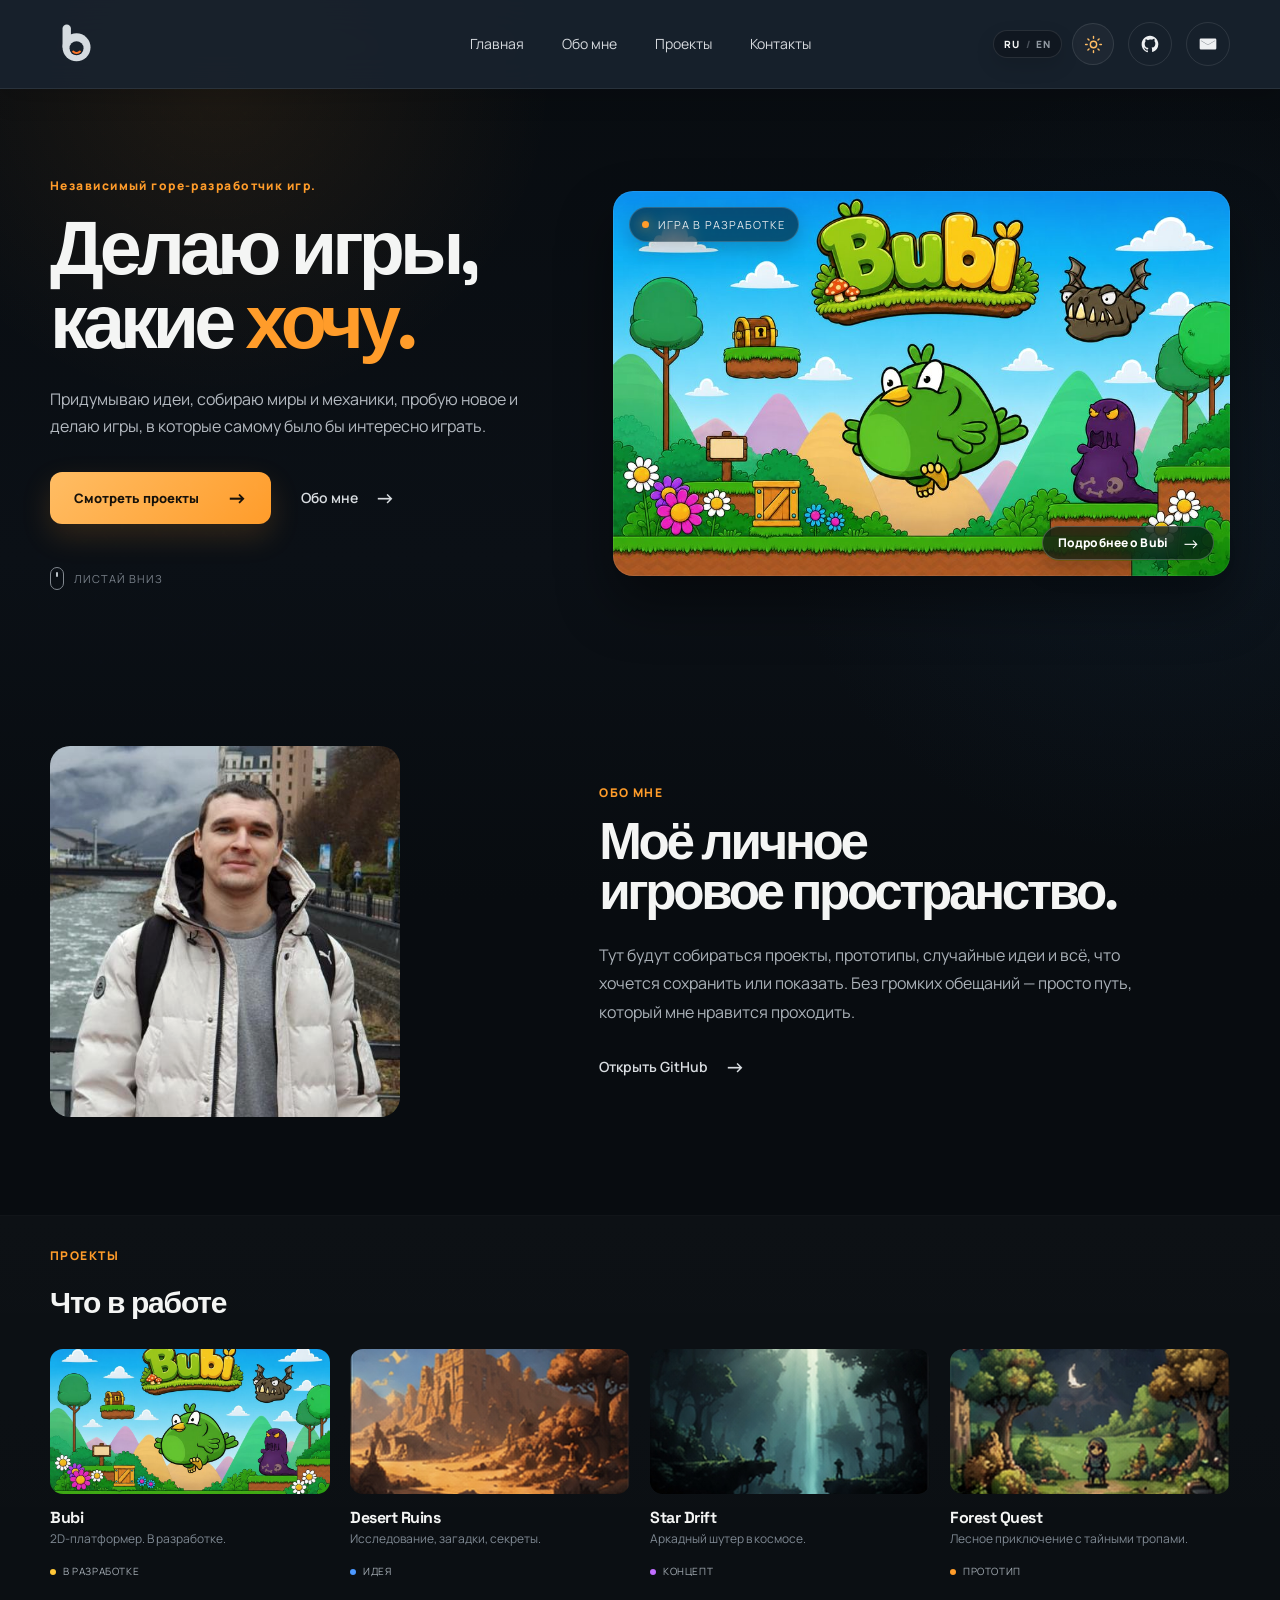
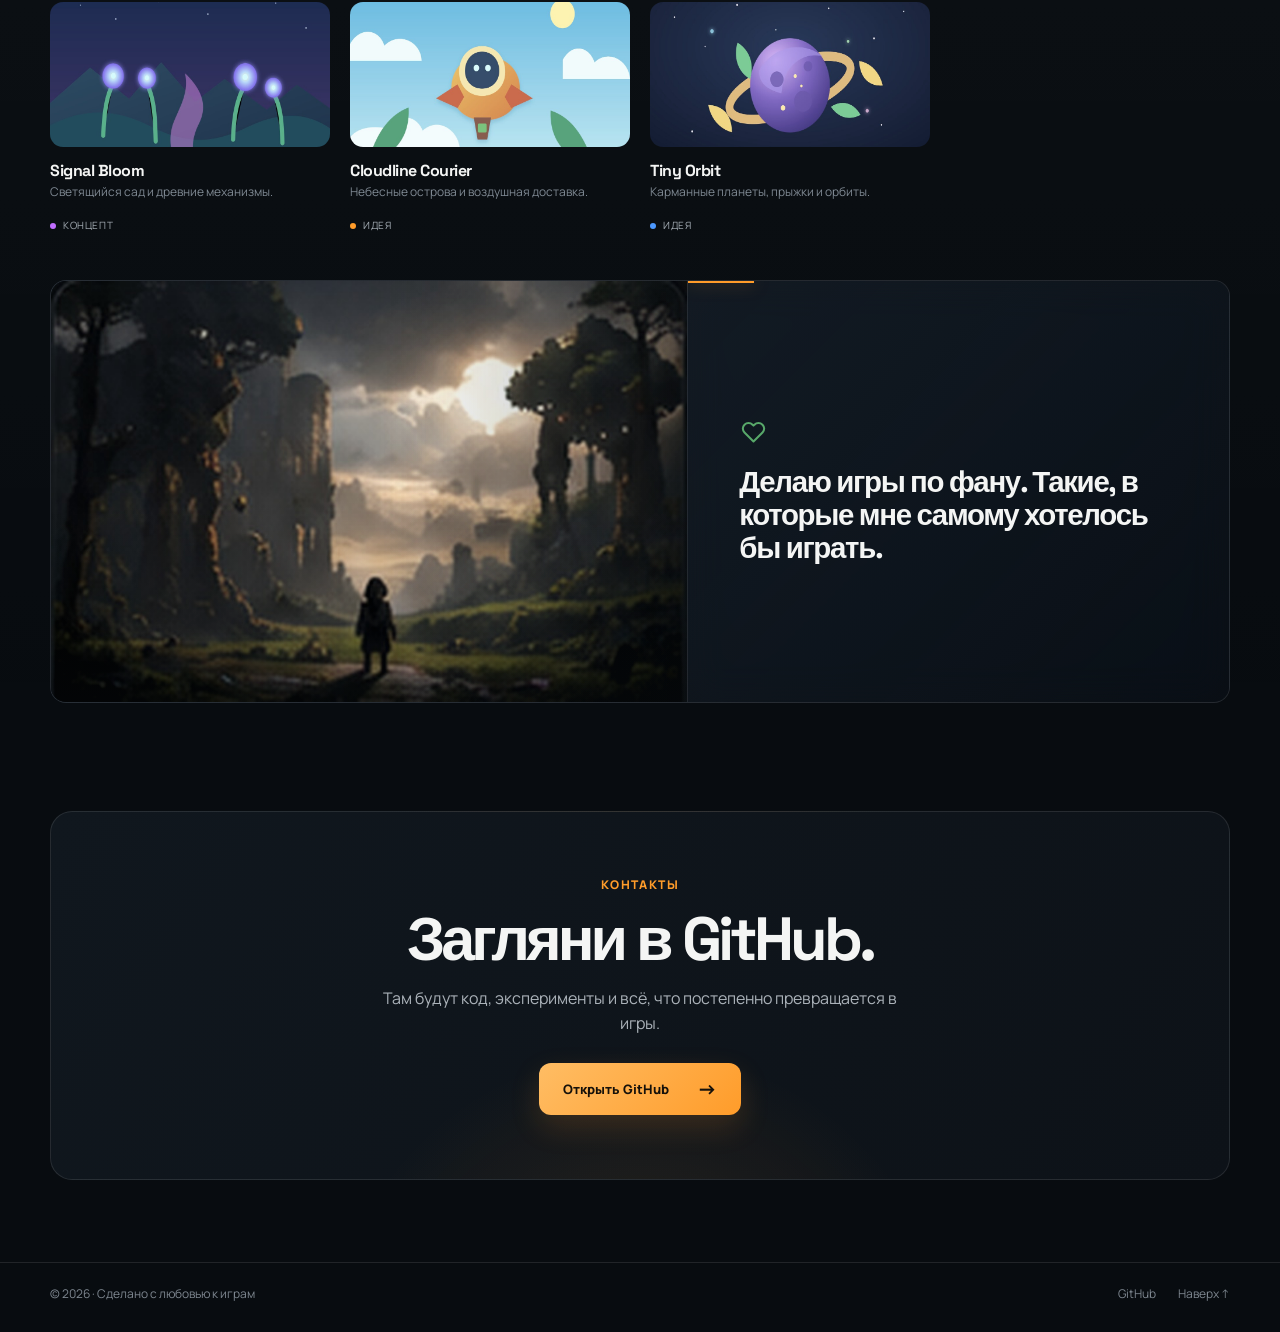
==== index.html @ 884b7d94 "style: soften dark theme logo color" ====
<!doctype html>
<html lang="ru">
<head>
  <meta charset="utf-8">
  <meta name="viewport" content="width=device-width, initial-scale=1">
  <meta name="description" content="Личная страница независимого разработчика игр: Bubi, прототипы и игровые миры.">
  <meta name="color-scheme" content="light dark">
  <meta name="theme-color" content="#101820">
  <link rel="canonical" href="https://booogz.su/">
  <link rel="alternate" hreflang="ru" href="https://booogz.su/">
  <link rel="alternate" hreflang="en" href="https://booogz.su/en.html">
  <link rel="alternate" hreflang="x-default" href="https://booogz.su/">

  <meta property="og:type" content="website">
  <meta property="og:site_name" content="booogz">
  <meta property="og:locale" content="ru_RU">
  <meta property="og:locale:alternate" content="en_US">
  <meta property="og:title" content="bOOOgz — делаю игры, какие хочу">
  <meta property="og:description" content="Личная страница независимого разработчика игр: Bubi, прототипы и игровые миры.">
  <meta property="og:url" content="https://booogz.su/">
  <meta property="og:image" content="https://booogz.su/assets/social/site-og.jpg">
  <meta property="og:image:width" content="1200">
  <meta property="og:image:height" content="630">
  <meta property="og:image:alt" content="bOOOgz — личный сайт независимого разработчика игр">

  <meta name="twitter:card" content="summary_large_image">
  <meta name="twitter:title" content="bOOOgz — делаю игры, какие хочу">
  <meta name="twitter:description" content="Личная страница независимого разработчика игр: Bubi, прототипы и игровые миры.">
  <meta name="twitter:image" content="https://booogz.su/assets/social/site-og.jpg">
  <meta name="twitter:image:alt" content="booogz — личный сайт независимого разработчика игр">
  <title>Тимка пипимка — делаю игры, какие хочу</title>

  <link rel="icon" href="assets/brand/favicon.svg" type="image/svg+xml">
  <link rel="preconnect" href="https://fonts.googleapis.com">
  <link rel="preconnect" href="https://fonts.gstatic.com" crossorigin>
  <link rel="stylesheet" href="https://fonts.googleapis.com/css2?family=Manrope:wght@400;500;600;700;800&family=Space+Grotesk:wght@400;500;600;700&display=swap">
  <link rel="stylesheet" href="css/style.css?v=7">
  <link rel="stylesheet" href="css/theme.css?v=7">
  <link rel="stylesheet" href="css/bubi.css?v=1">
  <link rel="stylesheet" href="css/language.css?v=3">
  <link rel="stylesheet" href="css/project-modal.css?v=2">
  <link rel="stylesheet" href="css/hero-art-cta.css?v=1">
  <script>
    try { if (localStorage.getItem("site-theme") === "light") { document.documentElement.classList.add("theme-light"); document.documentElement.style.colorScheme = "light"; } } catch {}
  </script>
</head>
<body>
  <div class="noise" aria-hidden="true"></div>
  <div class="progress" aria-hidden="true"><span></span></div>
  <header class="site-header">
    <div class="container header-inner">
      <a class="brand" href="#top" aria-label="На главную"><img class="brand-logo brand-logo--dark" src="assets/brand/logo-b.svg" alt="Тимур"><img class="brand-logo brand-logo--light" src="assets/brand/logo-b-light.svg" alt="" aria-hidden="true"></a>
      <button class="menu-toggle" type="button" aria-label="Открыть меню" aria-expanded="false"><span></span><span></span></button>
      <nav class="main-nav" aria-label="Основная навигация">
        <a href="index.html#top">Главная</a>
        <a href="index.html#about">Обо мне</a>
        <a href="index.html#projects">Проекты</a>
        <a href="index.html#contact">Контакты</a>
      </nav>
      <nav class="language-switcher" aria-label="Выбор языка">
        <a href="index.html" lang="ru" hreflang="ru" aria-current="page">RU</a>
        <span class="language-switcher__divider" aria-hidden="true">/</span>
        <a href="en.html" lang="en" hreflang="en">EN</a>
      </nav>
      <button class="theme-toggle" type="button" aria-label="Включить светлую тему" aria-pressed="false" title="Светлая тема"><svg class="theme-icon theme-icon-sun" viewBox="0 0 24 24" aria-hidden="true"><circle cx="12" cy="12" r="4"></circle><path d="M12 2v2M12 20v2M4.93 4.93l1.41 1.41M17.66 17.66l1.41 1.41M2 12h2M20 12h2M4.93 19.07l1.41-1.41M17.66 6.34l1.41-1.41"></path></svg><svg class="theme-icon theme-icon-moon" viewBox="0 0 24 24" aria-hidden="true"><path d="M20.1 15.2A8.5 8.5 0 0 1 8.8 3.9 8.5 8.5 0 1 0 20.1 15.2Z"></path></svg></button>
      <div class="header-links">
        <a href="https://github.com/tkachikaev" target="_blank" rel="noreferrer" aria-label="GitHub" title="GitHub"><svg viewBox="0 0 24 24" aria-hidden="true"><path d="M12 2C6.48 2 2 6.58 2 12.23c0 4.5 2.87 8.3 6.84 9.65.5.1.68-.22.68-.49v-1.72c-2.78.62-3.37-1.2-3.37-1.2-.46-1.18-1.11-1.49-1.11-1.49-.91-.64.07-.63.07-.63 1 .08 1.53 1.06 1.53 1.06.9 1.56 2.36 1.11 2.93.85.09-.67.35-1.12.64-1.38-2.22-.26-4.56-1.14-4.56-5.05 0-1.12.39-2.03 1.03-2.75-.1-.26-.45-1.31.1-2.72 0 0 .85-.28 2.76 1.05A9.2 9.2 0 0 1 12 6.55c.85 0 1.7.12 2.5.34 1.91-1.33 2.75-1.05 2.75-1.05.56 1.41.21 2.46.11 2.72.64.72 1.03 1.63 1.03 2.75 0 3.92-2.35 4.78-4.58 5.04.36.32.68.93.68 1.88v2.79c0 .27.18.59.69.49A10.24 10.24 0 0 0 22 12.23C22 6.58 17.52 2 12 2Z"/></svg></a>
        <a href="mailto:tkachikaev@gmail.com" aria-label="Написать письмо" title="Email"><svg viewBox="0 0 24 24" aria-hidden="true"><path d="M3.5 5.5h17A1.5 1.5 0 0 1 22 7v10a1.5 1.5 0 0 1-1.5 1.5h-17A1.5 1.5 0 0 1 2 17V7a1.5 1.5 0 0 1 1.5-1.5Zm0 2.2v.25l8.5 5.3 8.5-5.3V7.7L12 13 3.5 7.7Z"/></svg></a>
      </div>
    </div>
  </header>
  <main>
    <section class="hero" id="top"><div class="container hero-grid"><div class="hero-copy reveal"><p class="eyebrow">Независимый горе-разработчик игр.</p><h1>Делаю игры,<br>какие <em>хочу.</em></h1><p class="intro">Придумываю идеи, собираю миры и механики, пробую новое и делаю игры, в которые самому было бы интересно играть.</p><div class="hero-actions"><a class="button button-main" href="#projects">Смотреть проекты <span>→</span></a><a class="text-link" href="#about">Обо мне <span>→</span></a></div><p class="scroll-hint"><span class="mouse"></span>Листай вниз</p></div><figure class="hero-art reveal delay-1"><img src="assets/projects/bubi/cover.jpg" alt="Игровой лесной мир" fetchpriority="high" decoding="async"><figcaption><i></i>Игра в разработке</figcaption>
          <a class="hero-art-cta" href="bubi.html"><span>Подробнее о Bubi</span><b aria-hidden="true">→</b></a></figure></div></section>
    <section class="about-section" id="about"><div class="container about-grid"><div class="about-image reveal"><img src="assets/site/avatar.png" alt="Фото автора сайта" loading="lazy" decoding="async"></div><div class="about-copy reveal delay-1"><p class="eyebrow">ОБО МНЕ</p><h2>Моё личное<br>игровое пространство.</h2><p>Тут будут собираться проекты, прототипы, случайные идеи и всё, что хочется сохранить или показать. Без громких обещаний — просто путь, который мне нравится проходить.</p><a class="text-link" href="https://github.com/tkachikaev" target="_blank" rel="noreferrer">Открыть GitHub <span>→</span></a></div></div></section>
    <section class="projects-section" id="projects"><div class="container"><div class="section-heading reveal"><div><p class="eyebrow">ПРОЕКТЫ</p><h2>Что в работе</h2></div></div><div class="projects-grid" data-projects-grid></div><figure class="campfire-banner reveal"><div class="campfire-media"><img src="assets/site/campfire.jpg" alt="Ночной игровой лес" loading="lazy" decoding="async"></div><figcaption class="campfire-copy"><svg class="campfire-heart" viewBox="0 0 24 24" aria-hidden="true"><path d="M12 20.2 4.55 12.9a4.62 4.62 0 0 1 0-6.56 4.79 4.79 0 0 1 6.69 0L12 7.09l.76-.75a4.79 4.79 0 0 1 6.69 0 4.62 4.62 0 0 1 0 6.56Z" /></svg><blockquote><p>Делаю игры по фану. Такие, в которые мне самому хотелось бы играть.</p></blockquote></figcaption></figure></div></section>
    <section class="contact-section" id="contact"><div class="container contact-card reveal"><p class="eyebrow">КОНТАКТЫ</p><h2>Загляни в GitHub.</h2><p>Там будут код, эксперименты и всё, что постепенно превращается в игры.</p><a class="button button-main" href="https://github.com/tkachikaev" target="_blank" rel="noreferrer">Открыть GitHub <span>→</span></a></div></section>
  </main>
  <dialog class="project-modal" id="project-modal" aria-labelledby="project-modal-title">
    <div class="project-modal__dialog">
      <button class="project-modal__close" type="button" data-modal-close aria-label="Закрыть окно">✕</button>
      <p class="project-modal__eyebrow">ПРОЕКТ</p>
      <h3 class="project-modal__title" id="project-modal-title" data-project-modal-title>Desert Ruins</h3>
      <div class="project-modal__status" data-project-modal-status>Идея</div>
      <p class="project-modal__body" data-project-modal-body>Описание проекта появится позже.</p>
      <div class="project-modal__actions"><button class="project-modal__button" type="button" data-modal-close>Понятно</button></div>
    </div>
  </dialog>
  <footer>
    <div class="container footer-inner">
      <p>© <span id="year"></span> · Сделано с любовью к играм</p>
      <div class="footer-links"><a href="https://github.com/tkachikaev" target="_blank" rel="noreferrer">GitHub</a><a href="#top">Наверх ↑</a></div>
    </div>
  </footer>
  <script src="js/site-config.js?v=1"></script>
  <script src="js/theme.js?v=1"></script>
  <script src="js/navigation.js?v=1"></script>
  <script src="js/scroll-state.js?v=1"></script>
  <script src="js/section-navigation.js?v=1"></script>
  <script src="js/projects-data.js?v=1"></script>
  <script src="js/projects-render.js?v=1"></script>
  <script src="js/reveal.js?v=1"></script>
  <script src="js/footer-year.js?v=1"></script>
  <script src="js/project-modal.js?v=3"></script>
</body>
</html>
---- css/style.css ----
/* Entry point for the shared site styles. */
@import url("tokens.css");
@import url("header.css");
@import url("home.css");
@import url("motion.css");
---- css/theme.css ----
html.theme-light {
  color-scheme: only light !important;
  --bg: #f6f3ed;
  --bg-gradient: linear-gradient(180deg, #f8f5ef, #eef3f4 60%, #f6f3ed);
  --panel: #ffffff;
  --text: #1c2730;
  --muted: #61707b;
  --line: rgba(28, 39, 48, .15);
  --accent: #d87813;
  --accent2: #a85b0c;
  --header-bg: rgba(248, 245, 239, .94);
  --header-border: rgba(28, 39, 48, .12);
  --header-shadow: 0 8px 24px rgba(44, 55, 62, .08);
}

/* Main site mark: no badge; logo color changes with the active theme. */
.brand {
  display: grid;
  width: 48px;
  height: 48px;
  place-items: center;
  overflow: visible;
  transition: transform .2s ease;
}
.brand-logo {
  display: block !important;
  width: 100% !important;
  height: 100% !important;
  object-fit: contain;
}
.brand-logo--light { display: block !important; }
.brand-logo--dark { display: none !important; }
.brand:hover { transform: translateY(-1px); }
html.theme-light .brand-logo--light { display: none !important; }
html.theme-light .brand-logo--dark { display: block !important; }

html.theme-light body::before {
  background:
    radial-gradient(circle at 17% 8%, rgba(216, 120, 19, .10), transparent 25%),
    radial-gradient(circle at 90% 52%, rgba(111, 147, 165, .12), transparent 31%),
    var(--bg-gradient);
}
html.theme-light .noise { opacity: .018; mix-blend-mode: multiply; }
html.theme-light .theme-toggle .theme-icon-sun { display: none; }
html.theme-light .theme-toggle .theme-icon-moon { display: block; }
html.theme-light .theme-toggle { background: rgba(255, 255, 255, .78); color: #a85b0c; box-shadow: 0 8px 20px rgba(57, 44, 28, .08); }
html.theme-light .main-nav a { color: #53616b; }
html.theme-light .main-nav a:hover, html.theme-light .main-nav a.active { color: var(--text); }
html.theme-light .header-links a { color: #2d3b45; background: rgba(255, 255, 255, .56); }
html.theme-light .header-links a:hover { color: var(--accent); }
html.theme-light .intro, html.theme-light .about-copy > p:not(.eyebrow), html.theme-light .contact-card p:not(.eyebrow) { color: #586671; }
html.theme-light .text-link, html.theme-light .text-link span { color: #1c2730; }
html.theme-light .text-link:hover, html.theme-light .text-link:hover span { color: var(--accent); }
html.theme-light .scroll-hint { color: #75818a; }
html.theme-light .mouse { border-color: #7c8790; }
html.theme-light .mouse::after { background: #596771; }
html.theme-light .hero-art::after { border-color: rgba(28, 39, 48, .12); }
html.theme-light .hero-art figcaption { border-color: rgba(255, 255, 255, .62); background: rgba(255, 255, 255, .58); color: #53616b; box-shadow: 0 8px 20px rgba(44, 55, 62, .12); }
html.theme-light .hero-art figcaption i { box-shadow: 0 0 13px var(--accent); }
html.theme-light .projects-section { border-top-color: rgba(28, 39, 48, .08); background: linear-gradient(180deg, rgba(255, 255, 255, .52), transparent); }
html.theme-light .project-info p, html.theme-light footer { color: #65727c; }
html.theme-light .contact-card { border-color: var(--line); background: radial-gradient(circle at 50% 150%, rgba(216, 120, 19, .18), transparent 42%), linear-gradient(125deg, #ffffff, #edf2f3); box-shadow: 0 18px 45px rgba(44, 55, 62, .07); }
html.theme-light .button-main { color: #fffaf3; box-shadow: 0 12px 30px rgba(216, 120, 19, .2); }
html.theme-light .campfire-banner { background: linear-gradient(135deg, #ffffff, #edf2f3); box-shadow: 0 18px 45px rgba(44, 55, 62, .07); }
html.theme-light .campfire-media { background: #e6dfd4; }
html.theme-light .campfire-media::after { background: linear-gradient(90deg, transparent 52%, rgba(46, 38, 27, .18)), linear-gradient(0deg, rgba(46, 38, 27, .26), transparent 48%); }
html.theme-light .campfire-copy { border-left-color: rgba(255, 255, 255, .5); background: linear-gradient(135deg, rgba(255, 255, 255, .56), rgba(237, 244, 245, .38)); box-shadow: inset 0 1px 0 rgba(255, 255, 255, .42); }
@media (max-width: 680px) {
  .brand { width: 43px; height: 43px; }
  html.theme-light .menu-toggle span { background: #1c2730; }
  html.theme-light .main-nav { background: rgba(248, 245, 239, .98); }
  html.theme-light .campfire-copy { border-color: rgba(255, 255, 255, .64); background: linear-gradient(135deg, rgba(255, 255, 255, .56), rgba(240, 247, 248, .36)); box-shadow: inset 0 1px 0 rgba(255, 255, 255, .48), 0 18px 34px rgba(44, 55, 62, .12); }
}
---- css/bubi.css ----
/* Bubi project page and homepage development status */
.now-working-section {
  padding: 20px 0 70px;
}

.now-working {
  position: relative;
  display: grid;
  grid-template-columns: minmax(0, .86fr) minmax(0, 1.14fr);
  gap: clamp(28px, 5vw, 72px);
  overflow: hidden;
  padding: clamp(28px, 4vw, 52px);
  border: 1px solid var(--line);
  border-radius: 22px;
  background:
    radial-gradient(circle at 100% 0, rgba(255, 156, 42, .16), transparent 34%),
    linear-gradient(135deg, rgba(20, 30, 40, .96), rgba(11, 17, 24, .92));
  box-shadow: 0 18px 45px rgba(0, 0, 0, .12);
}

.now-working::after {
  content: "";
  position: absolute;
  right: -60px;
  bottom: -92px;
  width: 250px;
  height: 250px;
  border: 1px solid rgba(255, 255, 255, .07);
  border-radius: 50%;
  pointer-events: none;
}

.now-working-copy {
  position: relative;
  z-index: 1;
}

.now-working h2,
.bubi-section-title {
  margin: 0;
  font-family: "Space Grotesk", sans-serif;
  letter-spacing: -.055em;
  line-height: 1.02;
}

.now-working h2 {
  max-width: 420px;
  font-size: clamp(31px, 4vw, 48px);
}

.now-working-copy > p:not(.eyebrow) {
  max-width: 480px;
  margin: 18px 0 24px;
  color: var(--muted);
  font-size: 15px;
  line-height: 1.7;
}

.now-working-list {
  position: relative;
  z-index: 1;
  display: grid;
  grid-template-columns: repeat(3, minmax(0, 1fr));
  gap: 12px;
  margin: 0;
  padding: 0;
  list-style: none;
}

.now-working-item {
  min-height: 132px;
  padding: 18px;
  border: 1px solid rgba(255, 255, 255, .09);
  border-radius: 14px;
  background: rgba(255, 255, 255, .035);
}

.now-working-item span {
  display: block;
  margin-bottom: 12px;
  color: var(--accent);
  font-size: 10px;
  font-weight: 800;
  letter-spacing: .1em;
  text-transform: uppercase;
}

.now-working-item strong {
  display: block;
  color: var(--text);
  font: 700 15px/1.32 "Space Grotesk", sans-serif;
  letter-spacing: -.025em;
}

.project-card-link {
  display: inline-flex;
  align-items: center;
  gap: 8px;
  margin-top: 2px;
  color: var(--text);
  font-size: 11px;
  font-weight: 800;
  letter-spacing: .02em;
  transition: color .2s, transform .2s;
}

.project-card-link span {
  font-size: 15px;
  line-height: 1;
}

.project-card-link:hover {
  color: var(--accent);
  transform: translateX(2px);
}

.project-card-link:focus-visible,
.bubi-back:focus-visible,
.bubi-gallery-item:focus-visible,
.gallery-lightbox__button:focus-visible,
.gallery-lightbox__close:focus-visible {
  outline: 2px solid var(--accent);
  outline-offset: 4px;
}

.bubi-page .hero {
  min-height: auto;
  padding-bottom: 74px;
}

.bubi-back {
  display: inline-flex;
  align-items: center;
  gap: 9px;
  margin-bottom: 26px;
  color: var(--muted);
  font-size: 13px;
  font-weight: 700;
  transition: color .2s, transform .2s;
}

.bubi-back:hover {
  color: var(--accent);
  transform: translateX(-2px);
}

.bubi-hero-grid {
  display: grid;
  grid-template-columns: minmax(0, .85fr) minmax(0, 1.15fr);
  align-items: center;
  gap: clamp(40px, 7vw, 88px);
}

.bubi-title {
  max-width: 620px;
  margin: 0;
  font: 700 clamp(58px, 8vw, 106px)/.9 "Space Grotesk", sans-serif;
  letter-spacing: -.09em;
}

.bubi-title__green {
  color: #79c93b;
}

.bubi-title__orange {
  color: var(--accent);
}

.bubi-summary {
  max-width: 500px;
  margin: 25px 0 30px;
  color: var(--muted);
  font-size: 17px;
  line-height: 1.78;
}

.bubi-status-row {
  display: flex;
  flex-wrap: wrap;
  gap: 10px;
}

.bubi-status {
  display: inline-flex;
  align-items: center;
  gap: 8px;
  padding: 9px 12px;
  border: 1px solid var(--line);
  border-radius: 999px;
  background: rgba(255, 255, 255, .035);
  color: var(--muted);
  font-size: 11px;
  font-weight: 800;
  letter-spacing: .07em;
  text-transform: uppercase;
}

.bubi-status::before {
  content: "";
  width: 7px;
  height: 7px;
  border-radius: 50%;
  background: var(--accent);
  box-shadow: 0 0 12px rgba(255, 156, 42, .65);
}

.bubi-cover {
  position: relative;
  overflow: hidden;
  margin: 0;
  border: 1px solid var(--line);
  border-radius: 22px;
  background: var(--panel);
  box-shadow: 0 28px 55px rgba(0, 0, 0, .3);
}

.bubi-cover::after {
  content: "";
  position: absolute;
  inset: 0;
  pointer-events: none;
  border: 1px solid rgba(255, 255, 255, .07);
  border-radius: inherit;
}

.bubi-cover img {
  display: block;
  width: 100%;
  aspect-ratio: 1.6;
  object-fit: cover;
  filter: saturate(.94) contrast(1.03);
}

.bubi-cover figcaption {
  position: absolute;
  z-index: 1;
  right: 16px;
  bottom: 16px;
  padding: 8px 11px;
  border: 1px solid rgba(255, 255, 255, .15);
  border-radius: 999px;
  background: rgba(8, 12, 16, .56);
  color: #edf1f4;
  font-size: 10px;
  font-weight: 800;
  letter-spacing: .1em;
  text-transform: uppercase;
  backdrop-filter: blur(12px);
  -webkit-backdrop-filter: blur(12px);
}

.bubi-section {
  padding: 86px 0;
}

.bubi-section--surface {
  border-top: 1px solid rgba(255, 255, 255, .04);
  border-bottom: 1px solid rgba(255, 255, 255, .04);
  background: linear-gradient(180deg, rgba(255, 255, 255, .022), transparent);
}

.bubi-section-heading {
  display: flex;
  align-items: end;
  justify-content: space-between;
  gap: 24px;
  margin-bottom: 30px;
}

.bubi-section-heading p:not(.eyebrow) {
  max-width: 470px;
  margin: 0;
  color: var(--muted);
  font-size: 15px;
  line-height: 1.7;
}

.bubi-section-title {
  font-size: clamp(32px, 4vw, 50px);
}

.bubi-about-grid {
  display: grid;
  grid-template-columns: minmax(0, 1fr) minmax(0, 1fr);
  gap: clamp(34px, 7vw, 92px);
}

.bubi-about-copy {
  max-width: 560px;
  margin: 0;
  color: var(--muted);
  font-size: 16px;
  line-height: 1.8;
}

.bubi-points {
  display: grid;
  gap: 13px;
  margin: 0;
  padding: 0;
  list-style: none;
}

.bubi-points li {
  display: flex;
  gap: 13px;
  align-items: flex-start;
  padding: 16px 18px;
  border: 1px solid var(--line);
  border-radius: 14px;
  background: rgba(255, 255, 255, .025);
  color: var(--text);
  font-size: 14px;
  line-height: 1.55;
}

.bubi-points i {
  flex: 0 0 auto;
  width: 8px;
  height: 8px;
  margin-top: 7px;
  border-radius: 50%;
  background: var(--accent);
  box-shadow: 0 0 12px rgba(255, 156, 42, .6);
}

.bubi-mechanics {
  display: grid;
  grid-template-columns: repeat(3, minmax(0, 1fr));
  gap: 18px;
}

.bubi-mechanic {
  min-height: 230px;
  padding: 26px;
  border: 1px solid var(--line);
  border-radius: 17px;
  background: linear-gradient(145deg, rgba(255, 255, 255, .05), rgba(255, 255, 255, .015));
}

.bubi-mechanic-number {
  display: grid;
  width: 37px;
  height: 37px;
  margin-bottom: 38px;
  place-items: center;
  border-radius: 50%;
  background: rgba(255, 156, 42, .13);
  color: var(--accent);
  font: 700 13px "Space Grotesk", sans-serif;
}

.bubi-mechanic h3 {
  margin: 0 0 10px;
  color: var(--text);
  font: 700 21px/1.1 "Space Grotesk", sans-serif;
  letter-spacing: -.04em;
}

.bubi-mechanic p {
  margin: 0;
  color: var(--muted);
  font-size: 14px;
  line-height: 1.65;
}

.bubi-gallery {
  display: grid;
  grid-template-columns: repeat(12, minmax(0, 1fr));
  gap: 16px;
}

.bubi-gallery-item {
  position: relative;
  display: block;
  grid-column: span 4;
  min-width: 0;
  padding: 0;
  overflow: hidden;
  border: 1px solid var(--line);
  border-radius: 16px;
  background: var(--panel);
  cursor: zoom-in;
}

.bubi-gallery-item:nth-child(1),
.bubi-gallery-item:nth-child(4) {
  grid-column: span 6;
}

.bubi-gallery-item::after {
  content: "Открыть";
  position: absolute;
  right: 13px;
  bottom: 13px;
  padding: 7px 10px;
  border: 1px solid rgba(255, 255, 255, .16);
  border-radius: 999px;
  background: rgba(8, 12, 16, .62);
  color: #f2f5f6;
  font-size: 10px;
  font-weight: 800;
  letter-spacing: .08em;
  opacity: 0;
  transform: translateY(6px);
  transition: opacity .2s, transform .2s;
  backdrop-filter: blur(10px);
  -webkit-backdrop-filter: blur(10px);
}

.bubi-gallery-item:hover::after,
.bubi-gallery-item:focus-visible::after {
  opacity: 1;
  transform: none;
}

.bubi-gallery-item img {
  display: block;
  width: 100%;
  aspect-ratio: 1.42;
  object-fit: cover;
  filter: saturate(.88);
  transition: transform .45s ease, filter .45s ease;
}

.bubi-gallery-item:hover img,
.bubi-gallery-item:focus-visible img {
  filter: saturate(1.05);
  transform: scale(1.035);
}

.gallery-lightbox {
  width: min(1120px, calc(100% - 32px));
  max-width: none;
  max-height: calc(100dvh - 32px);
  margin: auto;
  padding: 0;
  overflow: visible;
  border: 0;
  background: transparent;
  color: var(--text);
}

.gallery-lightbox::backdrop {
  background: rgba(3, 7, 11, .84);
  backdrop-filter: blur(12px);
  -webkit-backdrop-filter: blur(12px);
}

.gallery-lightbox[open] {
  display: grid;
  place-items: center;
}

.gallery-lightbox__shell {
  position: relative;
  display: grid;
  overflow: hidden;
  border: 1px solid rgba(255, 255, 255, .13);
  border-radius: 18px;
  background: #0a1016;
  box-shadow: 0 28px 90px rgba(0, 0, 0, .48);
}

.gallery-lightbox__image {
  display: block;
  width: 100%;
  max-height: min(72dvh, 760px);
  object-fit: contain;
  background: #05080c;
}

.gallery-lightbox__caption {
  min-height: 64px;
  padding: 18px 76px 18px 22px;
  color: #dbe0e4;
  font-size: 14px;
  line-height: 1.5;
}

.gallery-lightbox__close,
.gallery-lightbox__button {
  position: absolute;
  z-index: 2;
  display: grid;
  width: 42px;
  height: 42px;
  padding: 0;
  place-items: center;
  border: 1px solid rgba(255, 255, 255, .18);
  border-radius: 50%;
  background: rgba(8, 12, 16, .72);
  color: #f2f5f6;
  cursor: pointer;
  transition: transform .2s, border-color .2s, color .2s;
  backdrop-filter: blur(10px);
  -webkit-backdrop-filter: blur(10px);
}

.gallery-lightbox__close:hover,
.gallery-lightbox__button:hover {
  border-color: var(--accent);
  color: var(--accent);
  transform: scale(1.05);
}

.gallery-lightbox__close { top: 14px; right: 14px; font-size: 24px; line-height: 1; }
.gallery-lightbox__button { top: 50%; transform: translateY(-50%); font-size: 25px; line-height: 1; }
.gallery-lightbox__button:hover { transform: translateY(-50%) scale(1.05); }
.gallery-lightbox__button--prev { left: 16px; }
.gallery-lightbox__button--next { right: 16px; }

html.theme-light .now-working {
  background:
    radial-gradient(circle at 100% 0, rgba(216, 120, 19, .16), transparent 34%),
    linear-gradient(135deg, rgba(255, 255, 255, .94), rgba(237, 242, 243, .92));
  box-shadow: 0 18px 45px rgba(44, 55, 62, .08);
}

html.theme-light .now-working-item,
html.theme-light .bubi-points li,
html.theme-light .bubi-mechanic {
  border-color: rgba(28, 39, 48, .12);
  background: rgba(255, 255, 255, .62);
}

html.theme-light .now-working::after { border-color: rgba(28, 39, 48, .1); }
html.theme-light .now-working-copy > p:not(.eyebrow),
html.theme-light .bubi-summary,
html.theme-light .bubi-section-heading p:not(.eyebrow),
html.theme-light .bubi-about-copy,
html.theme-light .bubi-mechanic p { color: #586671; }
html.theme-light .project-card-link { color: #1c2730; }
html.theme-light .bubi-status { background: rgba(255, 255, 255, .7); }
html.theme-light .bubi-cover { box-shadow: 0 28px 55px rgba(44, 55, 62, .13); }
html.theme-light .bubi-cover::after { border-color: rgba(28, 39, 48, .1); }
html.theme-light .bubi-cover figcaption { border-color: rgba(255, 255, 255, .62); background: rgba(255, 255, 255, .64); color: #53616b; }
html.theme-light .bubi-section--surface { border-color: rgba(28, 39, 48, .08); background: linear-gradient(180deg, rgba(255, 255, 255, .58), transparent); }
html.theme-light .bubi-gallery-item { background: #fff; }
html.theme-light .bubi-gallery-item::after { border-color: rgba(255, 255, 255, .55); background: rgba(255, 255, 255, .72); color: #1c2730; }
html.theme-light .gallery-lightbox__shell { border-color: rgba(28, 39, 48, .14); background: #fff; box-shadow: 0 28px 90px rgba(44, 55, 62, .28); }
html.theme-light .gallery-lightbox__image { background: #edf1f2; }
html.theme-light .gallery-lightbox__caption { color: #374650; }
html.theme-light .gallery-lightbox__close,
html.theme-light .gallery-lightbox__button { border-color: rgba(28, 39, 48, .14); background: rgba(255, 255, 255, .82); color: #1c2730; }

@media (max-width: 900px) {
  .now-working { grid-template-columns: 1fr; }
  .now-working-list { grid-template-columns: repeat(3, minmax(0, 1fr)); }
  .bubi-hero-grid { gap: 42px; }
  .bubi-mechanics { grid-template-columns: 1fr; }
  .bubi-mechanic { min-height: 0; }
  .bubi-gallery-item { grid-column: span 6; }
}

@media (max-width: 680px) {
  .now-working-section { padding: 0 0 58px; }
  .now-working { padding: 26px 22px; border-radius: 18px; }
  .now-working-list { grid-template-columns: 1fr; }
  .now-working-item { min-height: 0; }
  .bubi-page .hero { padding: 44px 0 56px; }
  .bubi-back { margin-bottom: 22px; }
  .bubi-hero-grid { grid-template-columns: 1fr; gap: 34px; }
  .bubi-title { font-size: clamp(56px, 18vw, 78px); }
  .bubi-summary { margin: 20px 0 25px; font-size: 15px; }
  .bubi-cover { border-radius: 17px; }
  .bubi-section { padding: 64px 0; }
  .bubi-section-heading { display: block; margin-bottom: 25px; }
  .bubi-section-heading p:not(.eyebrow) { margin-top: 16px; }
  .bubi-about-grid { grid-template-columns: 1fr; gap: 26px; }
  .bubi-gallery { gap: 12px; }
  .bubi-gallery-item,
  .bubi-gallery-item:nth-child(1),
  .bubi-gallery-item:nth-child(4) { grid-column: span 6; }
  .bubi-gallery-item img { aspect-ratio: 1; }
  .bubi-gallery-item::after { display: none; }
  .gallery-lightbox { width: min(100% - 18px, 1120px); max-height: calc(100dvh - 18px); }
  .gallery-lightbox__shell { border-radius: 14px; }
  .gallery-lightbox__image { max-height: 68dvh; }
  .gallery-lightbox__caption { min-height: 58px; padding: 16px 18px; font-size: 13px; }
  .gallery-lightbox__button { top: auto; bottom: 69px; width: 38px; height: 38px; }
  .gallery-lightbox__button--prev { left: 12px; }
  .gallery-lightbox__button--next { right: 12px; }
  .gallery-lightbox__close { top: 10px; right: 10px; width: 38px; height: 38px; }
}

/* Bubi enemies */
.bubi-enemies-grid {
  display: grid;
  grid-template-columns: repeat(auto-fit, minmax(280px, 360px));
  gap: 18px;
}

.bubi-enemy-card {
  display: flex;
  min-width: 0;
  flex-direction: column;
  overflow: hidden;
  border: 1px solid var(--line);
  border-radius: 17px;
  background: linear-gradient(145deg, rgba(255, 255, 255, .05), rgba(255, 255, 255, .015));
  transition: transform .25s ease, border-color .25s ease, box-shadow .25s ease;
}

.bubi-enemy-card:hover {
  border-color: rgba(167, 113, 230, .45);
  box-shadow: 0 18px 38px rgba(0, 0, 0, .2);
  transform: translateY(-3px);
}

.bubi-enemy-card__media {
  display: grid;
  min-height: 240px;
  place-items: center;
  overflow: hidden;
  border-bottom: 1px solid var(--line);
  background:
    radial-gradient(circle at 50% 45%, rgba(143, 93, 211, .27), transparent 48%),
    linear-gradient(180deg, rgba(255, 255, 255, .035), rgba(255, 255, 255, .01));
}

.bubi-enemy-card__media img {
  display: block;
  width: min(225px, 70%);
  height: auto;
  filter: drop-shadow(0 18px 20px rgba(0, 0, 0, .28));
}

.bubi-enemy-card__content {
  display: flex;
  min-height: 218px;
  flex: 1;
  flex-direction: column;
  padding: 22px;
}

.bubi-enemy-card__eyebrow {
  margin: 0 0 9px;
  color: var(--accent);
  font-size: 10px;
  font-weight: 800;
  letter-spacing: .1em;
  text-transform: uppercase;
}

.bubi-enemy-card__content h3 {
  margin: 0 0 9px;
  color: var(--text);
  font: 700 24px/1.1 "Space Grotesk", sans-serif;
  letter-spacing: -.045em;
}

.bubi-enemy-card__content > p:last-of-type {
  margin: 0;
  color: var(--muted);
  font-size: 14px;
  line-height: 1.62;
}

.bubi-enemy-card__tags {
  display: flex;
  flex-wrap: wrap;
  gap: 7px;
  margin: auto 0 0;
  padding: 18px 0 0;
  list-style: none;
}

.bubi-enemy-card__tags li {
  padding: 7px 9px;
  border: 1px solid var(--line);
  border-radius: 999px;
  background: rgba(255, 255, 255, .03);
  color: var(--muted);
  font-size: 10px;
  font-weight: 800;
  letter-spacing: .04em;
  text-transform: uppercase;
}



.bubi-enemy-card--biter .bubi-enemy-card__media {
  background:
    radial-gradient(circle at 50% 45%, rgba(193, 158, 92, .24), transparent 48%),
    linear-gradient(180deg, rgba(255, 255, 255, .035), rgba(255, 255, 255, .01));
}

html.theme-light .bubi-enemy-card--biter .bubi-enemy-card__media {
  background:
    radial-gradient(circle at 50% 45%, rgba(193, 158, 92, .16), transparent 48%),
    linear-gradient(180deg, rgba(255, 255, 255, .82), rgba(243, 246, 248, .72));
}

html.theme-light .bubi-enemy-card {
  border-color: rgba(28, 39, 48, .12);
  background: rgba(255, 255, 255, .62);
}

html.theme-light .bubi-enemy-card__media {
  border-color: rgba(28, 39, 48, .12);
  background:
    radial-gradient(circle at 50% 45%, rgba(143, 93, 211, .14), transparent 48%),
    linear-gradient(180deg, rgba(255, 255, 255, .82), rgba(243, 246, 248, .72));
}

html.theme-light .bubi-enemy-card__content > p:last-of-type,
html.theme-light .bubi-enemy-card__tags li {
  color: #586671;
}

@media (max-width: 680px) {
  .bubi-enemies-grid {
    grid-template-columns: 1fr;
  }

  .bubi-enemy-card {
    border-radius: 16px;
  }

  .bubi-enemy-card__media {
    min-height: 210px;
  }

  .bubi-enemy-card__content {
    min-height: 0;
    padding: 20px;
  }
}


/* Enemy animation preview */
.bubi-enemy-card__media {
  position: relative;
}

.bubi-enemy-play {
  position: absolute;
  right: 14px;
  bottom: 14px;
  display: inline-flex;
  align-items: center;
  gap: 7px;
  min-height: 34px;
  padding: 8px 10px;
  border: 1px solid rgba(255, 255, 255, .18);
  border-radius: 999px;
  background: rgba(9, 14, 20, .72);
  color: #f4f6f7;
  font: 800 10px/1 "Space Grotesk", sans-serif;
  letter-spacing: .06em;
  text-transform: uppercase;
  cursor: pointer;
  transition: transform .2s ease, border-color .2s ease, background .2s ease, color .2s ease;
  backdrop-filter: blur(10px);
  -webkit-backdrop-filter: blur(10px);
}

.bubi-enemy-play:hover,
.bubi-enemy-play:focus-visible {
  border-color: var(--accent);
  color: var(--accent);
  transform: translateY(-1px);
}

.bubi-enemy-play:focus-visible {
  outline: 2px solid var(--accent);
  outline-offset: 3px;
}

.bubi-enemy-play__icon {
  display: grid;
  width: 14px;
  height: 14px;
  place-items: center;
  font-size: 10px;
  line-height: 1;
}

.bubi-enemy-card__media.is-playing .bubi-enemy-play {
  border-color: rgba(255, 156, 42, .55);
  background: rgba(255, 156, 42, .12);
}

html.theme-light .bubi-enemy-play {
  border-color: rgba(28, 39, 48, .14);
  background: rgba(255, 255, 255, .82);
  color: #1c2730;
}

html.theme-light .bubi-enemy-play:hover,
html.theme-light .bubi-enemy-play:focus-visible {
  border-color: var(--accent);
  color: #b65d08;
}
---- css/language.css ----
/* Language switcher */
.language-switcher {
  position: absolute;
  z-index: 3;
  top: 50%;
  right: 168px;
  display: inline-flex;
  align-items: center;
  gap: 6px;
  padding: 8px 10px;
  border: 1px solid var(--line);
  border-radius: 999px;
  background: var(--panel);
  box-shadow: 0 8px 20px rgba(0, 0, 0, .12);
  color: var(--muted);
  font: 800 10px/1 Manrope, Arial, sans-serif;
  letter-spacing: .08em;
  transform: translateY(-50%);
}

.language-switcher a {
  color: var(--muted);
  text-decoration: none;
  transition: color .2s;
}

.language-switcher a:hover {
  color: var(--accent);
}

.language-switcher a[aria-current="page"] {
  color: var(--text);
  pointer-events: none;
}

.language-switcher__divider {
  opacity: .45;
}

html[lang="en"] .bubi-gallery-item::after {
  content: "Open";
}

.bubi-page .theme-toggle {
  right: 58px;
}

.bubi-page .language-switcher {
  right: 112px;
}

@media (max-width: 820px) {
  .header-inner {
    grid-template-columns: 1fr auto;
    height: 72px;
  }

  .header-links {
    display: none;
  }

  .menu-toggle {
    display: grid;
    gap: 5px;
    padding: 8px;
    border: 0;
    background: none;
    cursor: pointer;
  }

  .menu-toggle span {
    width: 23px;
    height: 1px;
    background: #fff;
    transition: .2s;
  }

  .menu-toggle.open span:first-child {
    transform: translateY(3px) rotate(45deg);
  }

  .menu-toggle.open span:last-child {
    transform: translateY(-3px) rotate(-45deg);
  }

  .main-nav {
    position: absolute;
    top: 72px;
    right: 0;
    left: 0;
    flex-direction: column;
    align-items: flex-start;
    gap: 18px;
    padding: 18px 24px 22px;
    border-bottom: 1px solid var(--line);
    background: rgba(10, 14, 19, .97);
    opacity: 0;
    pointer-events: none;
    transform: translateY(-135%);
    transition: .25s;
  }

  .main-nav.open {
    opacity: 1;
    pointer-events: auto;
    transform: none;
  }

  .main-nav a::after {
    display: none;
  }

  .theme-toggle,
  .bubi-page .theme-toggle {
    right: 46px;
    width: 38px;
    height: 38px;
  }

  .language-switcher,
  .bubi-page .language-switcher {
    right: 94px;
    padding: 7px 8px;
  }

  html.theme-light .main-nav {
    background: rgba(248, 245, 239, .98);
  }
}
---- css/project-modal.css ----
/* Project cards and the reusable project dialog. */
.project-card {
  position: relative;
  border-radius: 16px;
  transition: transform .25s ease;
}

.project-card--interactive:hover { transform: translateY(-3px); }

.project-card-overlay-link,
.project-card-overlay-button {
  position: absolute;
  inset: 0;
  z-index: 3;
  margin: 0;
  padding: 0;
  border: 0;
  border-radius: 16px;
  background: transparent;
  cursor: pointer;
}

.project-card-overlay-link:focus-visible,
.project-card-overlay-button:focus-visible,
.project-modal__close:focus-visible {
  outline: 2px solid var(--accent);
  outline-offset: 3px;
}

.project-card--interactive .project-info h3 { transition: color .2s ease; }
.project-card--interactive:hover .project-info h3 { color: var(--accent); }
.project-card--interactive:hover img { box-shadow: 0 20px 34px rgba(0, 0, 0, .16); }

.project-modal {
  width: min(100% - 36px, 392px);
  max-width: 392px;
  margin: auto;
  padding: 0;
  border: 0;
  background: transparent;
  color: var(--text);
}

.project-modal::backdrop {
  background: rgba(7, 11, 16, .34);
  backdrop-filter: blur(18px) saturate(135%);
  -webkit-backdrop-filter: blur(18px) saturate(135%);
}

.project-modal__dialog {
  position: relative;
  width: min(100%, 392px);
  padding: 22px 20px 20px;
  border: 1px solid rgba(255, 255, 255, .18);
  border-radius: 22px;
  background: linear-gradient(135deg, rgba(20, 27, 35, .70), rgba(11, 16, 22, .58));
  box-shadow: 0 22px 52px rgba(0, 0, 0, .26);
  color: var(--text);
  backdrop-filter: blur(28px) saturate(155%);
  -webkit-backdrop-filter: blur(28px) saturate(155%);
}

.project-modal__close {
  position: absolute;
  top: 12px;
  right: 12px;
  display: grid;
  width: 38px;
  height: 38px;
  place-items: center;
  border: 1px solid rgba(255, 255, 255, .1);
  border-radius: 50%;
  background: rgba(255, 255, 255, .04);
  color: #eef0f2;
  cursor: pointer;
  transition: transform .2s, border-color .2s, color .2s;
}

.project-modal__close:hover { transform: translateY(-1px); border-color: var(--accent); color: var(--accent); }
.project-modal__eyebrow { margin: 0 0 8px; color: var(--accent); font-size: 12px; font-weight: 800; letter-spacing: .12em; text-transform: uppercase; }
.project-modal__title { margin: 0; font: 700 clamp(28px, 5vw, 38px) / 1.02 "Space Grotesk", sans-serif; letter-spacing: -.04em; }
.project-modal__status { display: inline-flex; align-items: center; gap: 8px; margin: 14px 0 0; padding: 7px 11px; border: 1px solid rgba(255, 255, 255, .1); border-radius: 999px; background: rgba(255, 255, 255, .04); color: #d7dce1; font-size: 12px; letter-spacing: .05em; text-transform: uppercase; }
.project-modal__status::before { width: 7px; height: 7px; border-radius: 50%; background: var(--accent); box-shadow: 0 0 12px rgba(255, 156, 42, .45); content: ""; }
.project-modal__body { margin: 16px 0 0; color: #c0c7ce; font-size: 15px; line-height: 1.7; }
.project-modal__actions { display: flex; justify-content: flex-end; margin-top: 18px; }
.project-modal__button { display: inline-flex; align-items: center; gap: 10px; padding: 11px 16px; border: 0; border-radius: 12px; background: linear-gradient(135deg, var(--accent2), var(--accent)); color: #16110a; font-size: 13px; font-weight: 800; cursor: pointer; transition: transform .2s; }
.project-modal__button:hover { transform: translateY(-2px); }
body.modal-open { overflow: hidden; }

.theme-light .project-modal::backdrop { background: rgba(248, 250, 252, .40); }
.theme-light .project-modal__dialog { border-color: rgba(17, 24, 39, .10); background: linear-gradient(135deg, rgba(255, 255, 255, .76), rgba(245, 248, 251, .64)); box-shadow: 0 22px 52px rgba(32, 44, 57, .12); color: #18222d; }
.theme-light .project-modal__close { border-color: rgba(17, 24, 39, .10); background: rgba(255, 255, 255, .48); color: #24303c; }
.theme-light .project-modal__title { color: #16212b; }
.theme-light .project-modal__status { border-color: rgba(17, 24, 39, .08); background: rgba(255, 255, 255, .64); color: #4b5763; }
.theme-light .project-modal__body { color: #55606c; }
.theme-light .project-modal__button { border: 1px solid rgba(201, 132, 40, .18); background: linear-gradient(135deg, #f7d6ae, #eda450); box-shadow: 0 14px 28px rgba(223, 145, 43, .20); color: #5f3405; }
.theme-light .project-modal__button:hover { box-shadow: 0 16px 30px rgba(223, 145, 43, .24); }

@media (max-width: 680px) {
  .project-card-overlay-link,
  .project-card-overlay-button { border-radius: 13px; }

  .project-modal { padding: 14px; }
  .project-modal__dialog { padding: 20px 18px 18px; border-radius: 18px; }
}
---- css/hero-art-cta.css ----
.hero-art-cta {
  position: absolute;
  z-index: 3;
  right: 16px;
  bottom: 16px;
  display: inline-flex;
  align-items: center;
  gap: 14px;
  padding: 10px 13px 10px 15px;
  border: 1px solid rgba(255, 255, 255, .22);
  border-radius: 999px;
  background: rgba(9, 17, 24, .70);
  box-shadow: 0 10px 24px rgba(0, 0, 0, .20);
  color: #fff;
  cursor: pointer;
  font-size: 12px;
  font-weight: 800;
  letter-spacing: .01em;
  line-height: 1;
  backdrop-filter: blur(12px) saturate(130%);
  -webkit-backdrop-filter: blur(12px) saturate(130%);
  transition: transform .2s ease, border-color .2s ease, background .2s ease, box-shadow .2s ease;
}

.hero-art-cta b {
  font-size: 18px;
  font-weight: 400;
  line-height: .7;
  transition: transform .2s ease;
}

.hero-art-cta:hover,
.hero-art-cta:focus-visible {
  border-color: rgba(255, 188, 99, .82);
  background: rgba(9, 17, 24, .84);
  box-shadow: 0 12px 28px rgba(0, 0, 0, .26);
  transform: translateY(-2px);
}

.hero-art-cta:focus-visible {
  outline: 2px solid var(--accent);
  outline-offset: 4px;
}

.hero-art-cta:hover b,
.hero-art-cta:focus-visible b {
  transform: translateX(3px);
}

@media (max-width: 680px) {
  .hero-art-cta {
    right: 12px;
    bottom: 12px;
    gap: 11px;
    padding: 9px 11px 9px 13px;
    font-size: 11px;
  }
}

@media (prefers-reduced-motion: reduce) {
  .hero-art-cta,
  .hero-art-cta b {
    transition: none;
  }
}
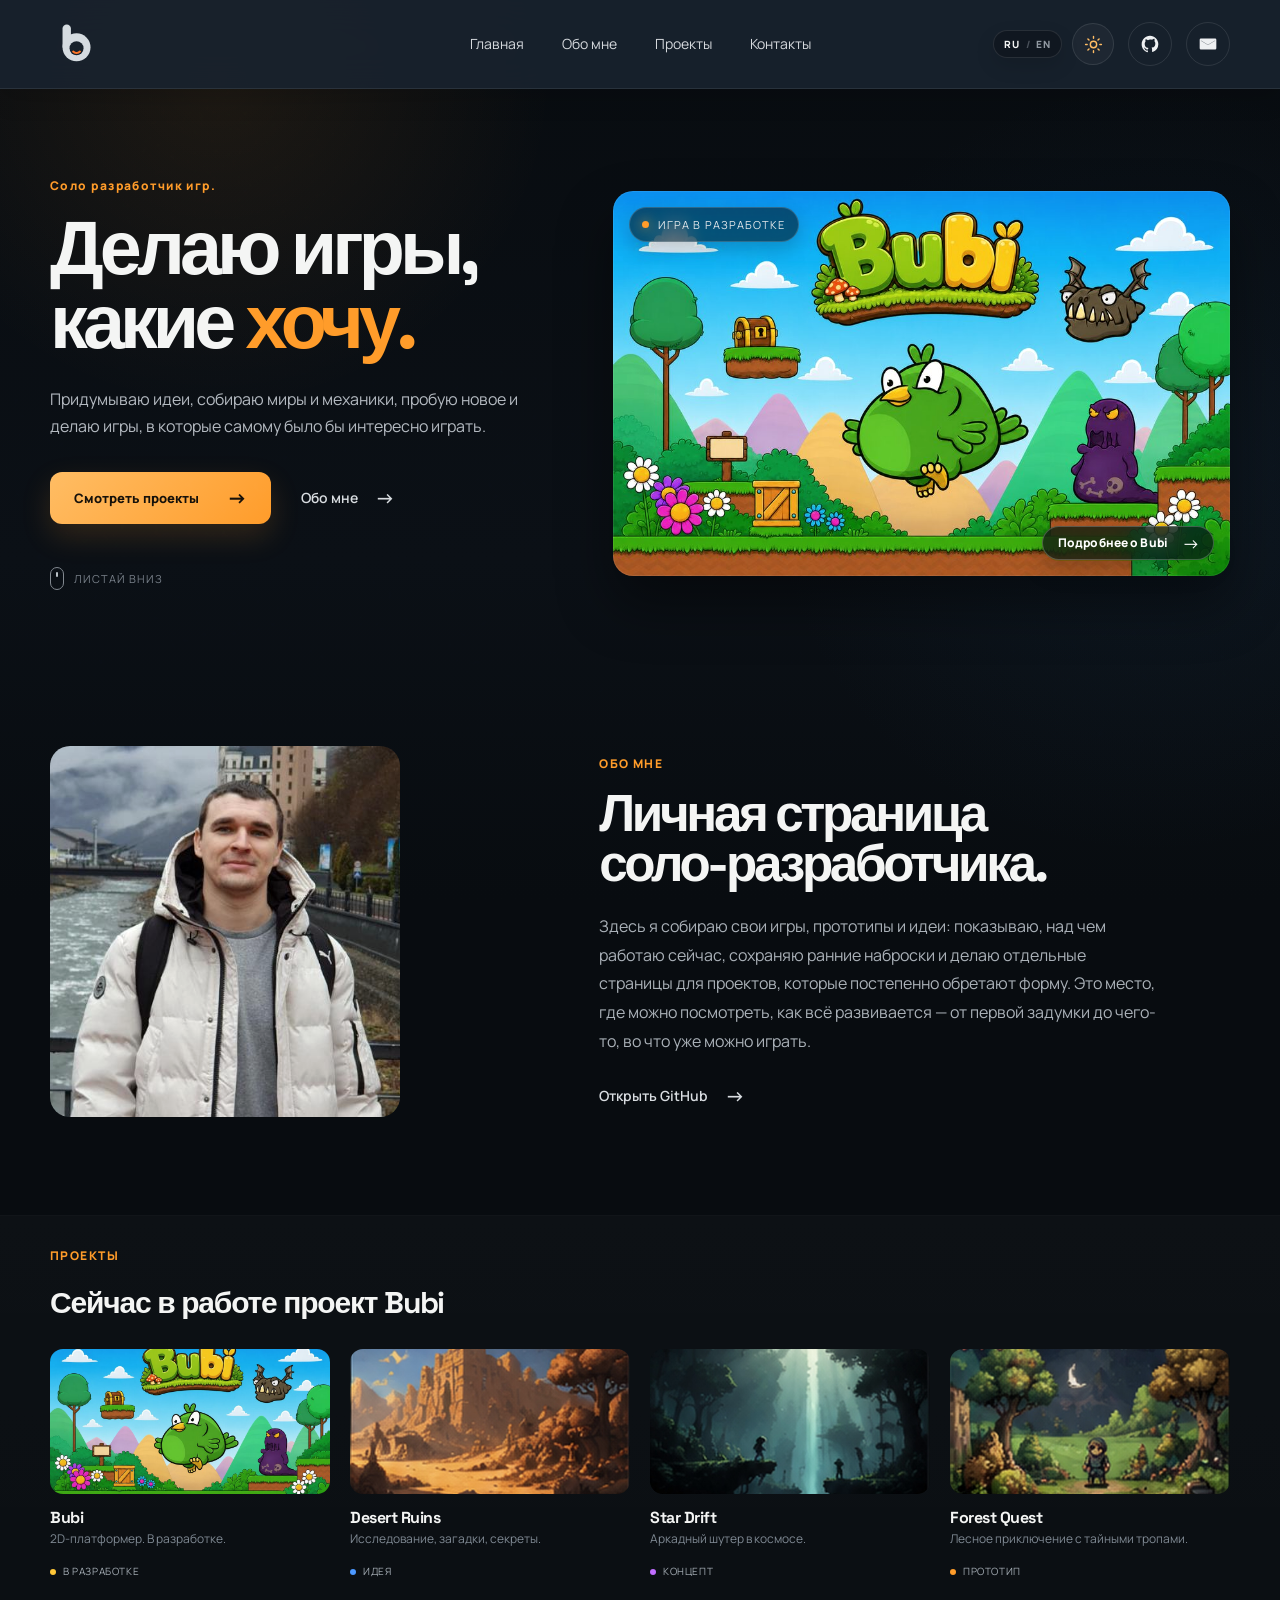
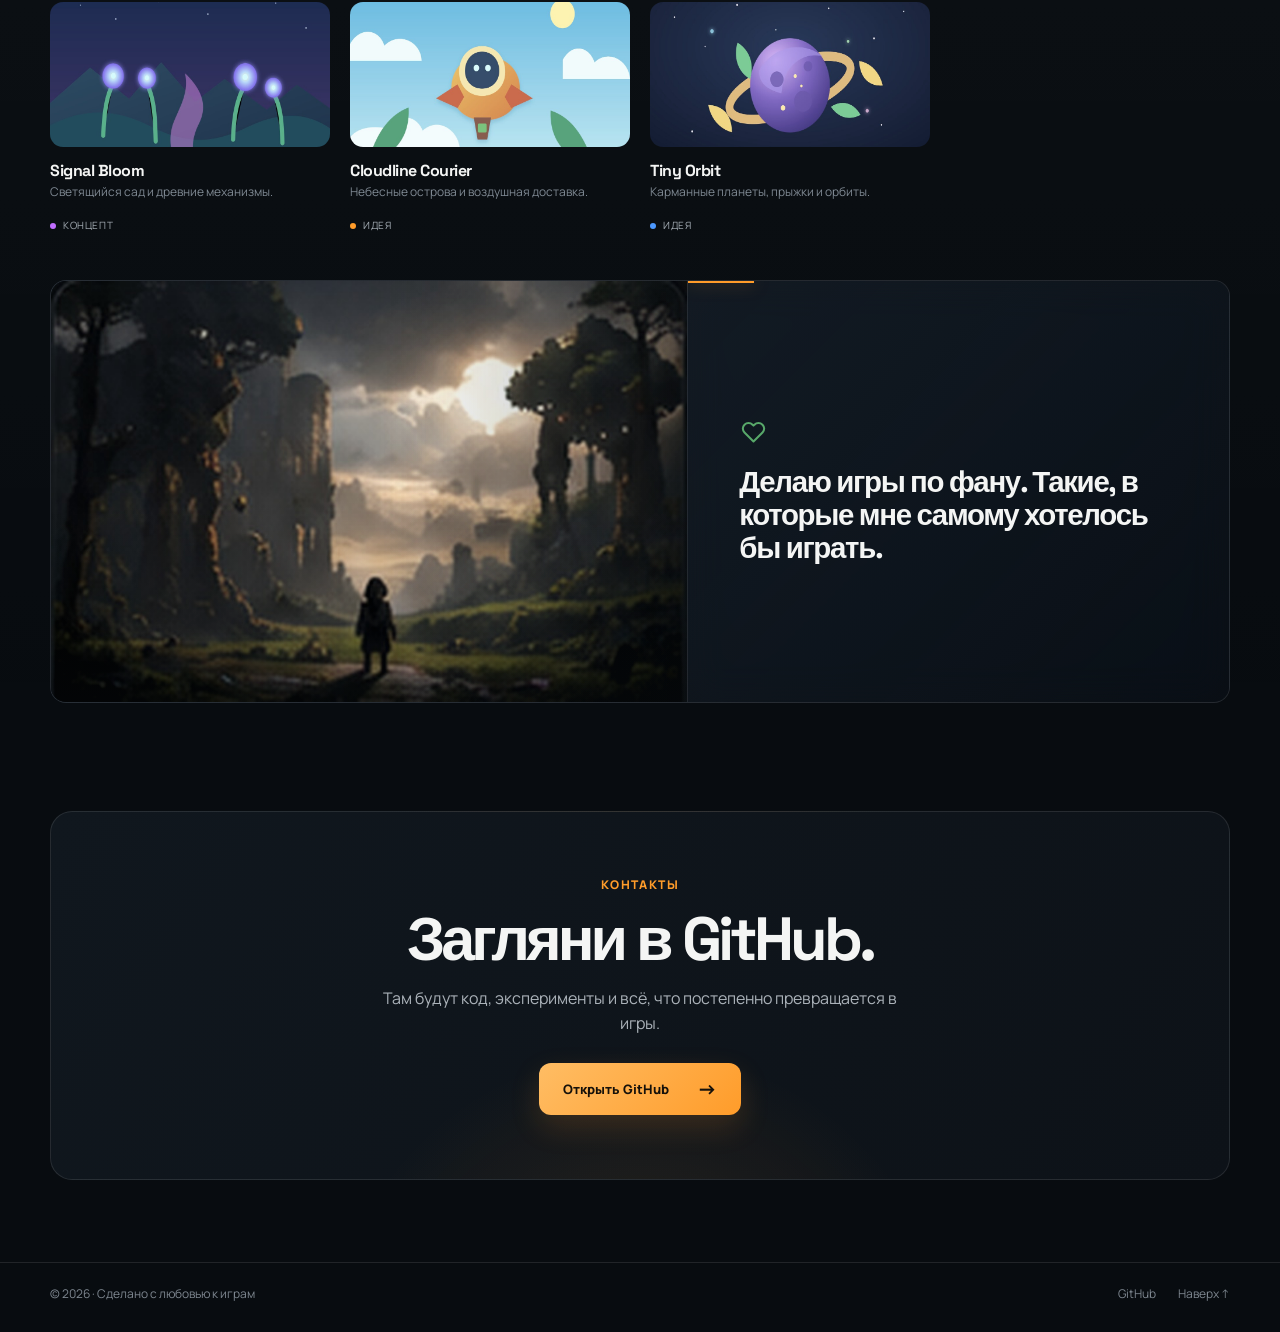
==== commit b65d3934: "Fix" ====
--- a/index.html
+++ b/index.html
@@ -28,7 +28,7 @@
   <meta name="twitter:description" content="Личная страница независимого разработчика игр: Bubi, прототипы и игровые миры.">
   <meta name="twitter:image" content="https://booogz.su/assets/social/site-og.jpg">
   <meta name="twitter:image:alt" content="booogz — личный сайт независимого разработчика игр">
-  <title>Тимка пипимка — делаю игры, какие хочу</title>
+  <title>bOOOgz — делаю игры, какие хочу</title>
 
   <link rel="icon" href="assets/brand/favicon.svg" type="image/svg+xml">
   <link rel="preconnect" href="https://fonts.googleapis.com">
@@ -70,10 +70,11 @@
     </div>
   </header>
   <main>
-    <section class="hero" id="top"><div class="container hero-grid"><div class="hero-copy reveal"><p class="eyebrow">Независимый горе-разработчик игр.</p><h1>Делаю игры,<br>какие <em>хочу.</em></h1><p class="intro">Придумываю идеи, собираю миры и механики, пробую новое и делаю игры, в которые самому было бы интересно играть.</p><div class="hero-actions"><a class="button button-main" href="#projects">Смотреть проекты <span>→</span></a><a class="text-link" href="#about">Обо мне <span>→</span></a></div><p class="scroll-hint"><span class="mouse"></span>Листай вниз</p></div><figure class="hero-art reveal delay-1"><img src="assets/projects/bubi/cover.jpg" alt="Игровой лесной мир" fetchpriority="high" decoding="async"><figcaption><i></i>Игра в разработке</figcaption>
+    <section class="hero" id="top"><div class="container hero-grid"><div class="hero-copy reveal"><p class="eyebrow">Соло разработчик игр.</p><h1>Делаю игры,<br>какие <em>хочу.</em></h1><p class="intro">Придумываю идеи, собираю миры и механики, пробую новое и делаю игры, в которые самому было бы интересно играть.</p><div class="hero-actions"><a class="button button-main" href="#projects">Смотреть проекты <span>→</span></a><a class="text-link" href="#about">Обо мне <span>→</span></a></div><p class="scroll-hint"><span class="mouse"></span>Листай вниз</p></div><figure class="hero-art reveal delay-1"><img src="assets/projects/bubi/cover.jpg" alt="Игровой лесной мир" fetchpriority="high" decoding="async"><figcaption><i></i>Игра в разработке</figcaption>
           <a class="hero-art-cta" href="bubi.html"><span>Подробнее о Bubi</span><b aria-hidden="true">→</b></a></figure></div></section>
-    <section class="about-section" id="about"><div class="container about-grid"><div class="about-image reveal"><img src="assets/site/avatar.png" alt="Фото автора сайта" loading="lazy" decoding="async"></div><div class="about-copy reveal delay-1"><p class="eyebrow">ОБО МНЕ</p><h2>Моё личное<br>игровое пространство.</h2><p>Тут будут собираться проекты, прототипы, случайные идеи и всё, что хочется сохранить или показать. Без громких обещаний — просто путь, который мне нравится проходить.</p><a class="text-link" href="https://github.com/tkachikaev" target="_blank" rel="noreferrer">Открыть GitHub <span>→</span></a></div></div></section>
-    <section class="projects-section" id="projects"><div class="container"><div class="section-heading reveal"><div><p class="eyebrow">ПРОЕКТЫ</p><h2>Что в работе</h2></div></div><div class="projects-grid" data-projects-grid></div><figure class="campfire-banner reveal"><div class="campfire-media"><img src="assets/site/campfire.jpg" alt="Ночной игровой лес" loading="lazy" decoding="async"></div><figcaption class="campfire-copy"><svg class="campfire-heart" viewBox="0 0 24 24" aria-hidden="true"><path d="M12 20.2 4.55 12.9a4.62 4.62 0 0 1 0-6.56 4.79 4.79 0 0 1 6.69 0L12 7.09l.76-.75a4.79 4.79 0 0 1 6.69 0 4.62 4.62 0 0 1 0 6.56Z" /></svg><blockquote><p>Делаю игры по фану. Такие, в которые мне самому хотелось бы играть.</p></blockquote></figcaption></figure></div></section>
+    <section class="about-section" id="about"><div class="container about-grid"><div class="about-image reveal"><img src="assets/site/avatar.png" alt="Фото автора сайта" loading="lazy" decoding="async"></div><div class="about-copy reveal delay-1"><p class="eyebrow">ОБО МНЕ</p><h2>Личная страница<br>соло-разработчика.</h2>
+	<p>Здесь я собираю свои игры, прототипы и идеи: показываю, над чем работаю сейчас, сохраняю ранние наброски и делаю отдельные страницы для проектов, которые постепенно обретают форму. Это место, где можно посмотреть, как всё развивается — от первой задумки до чего-то, во что уже можно играть.</p><a class="text-link" href="https://github.com/tkachikaev" target="_blank" rel="noreferrer">Открыть GitHub <span>→</span></a></div></div></section>
+    <section class="projects-section" id="projects"><div class="container"><div class="section-heading reveal"><div><p class="eyebrow">ПРОЕКТЫ</p><h2>Сейчас в работе проект Bubi</h2></div></div><div class="projects-grid" data-projects-grid></div><figure class="campfire-banner reveal"><div class="campfire-media"><img src="assets/site/campfire.jpg" alt="Ночной игровой лес" loading="lazy" decoding="async"></div><figcaption class="campfire-copy"><svg class="campfire-heart" viewBox="0 0 24 24" aria-hidden="true"><path d="M12 20.2 4.55 12.9a4.62 4.62 0 0 1 0-6.56 4.79 4.79 0 0 1 6.69 0L12 7.09l.76-.75a4.79 4.79 0 0 1 6.69 0 4.62 4.62 0 0 1 0 6.56Z" /></svg><blockquote><p>Делаю игры по фану. Такие, в которые мне самому хотелось бы играть.</p></blockquote></figcaption></figure></div></section>
     <section class="contact-section" id="contact"><div class="container contact-card reveal"><p class="eyebrow">КОНТАКТЫ</p><h2>Загляни в GitHub.</h2><p>Там будут код, эксперименты и всё, что постепенно превращается в игры.</p><a class="button button-main" href="https://github.com/tkachikaev" target="_blank" rel="noreferrer">Открыть GitHub <span>→</span></a></div></section>
   </main>
   <dialog class="project-modal" id="project-modal" aria-labelledby="project-modal-title">
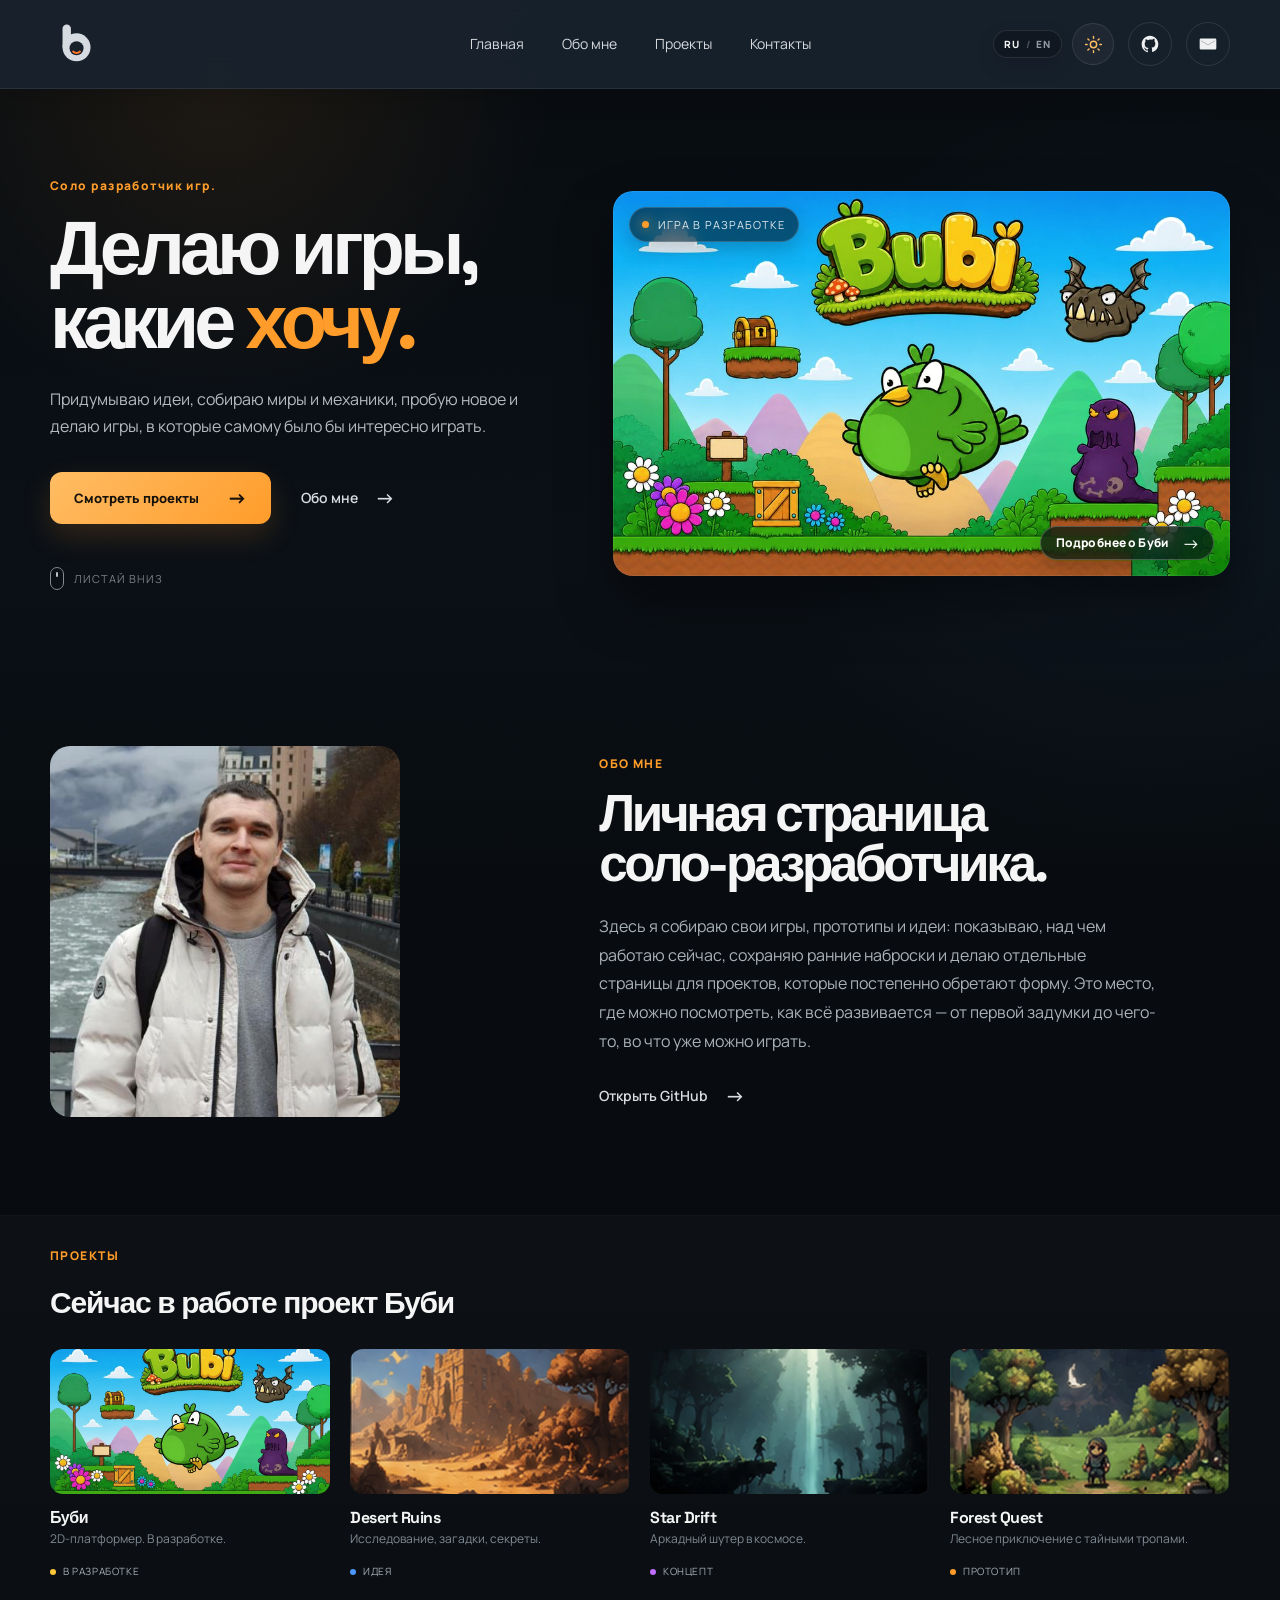
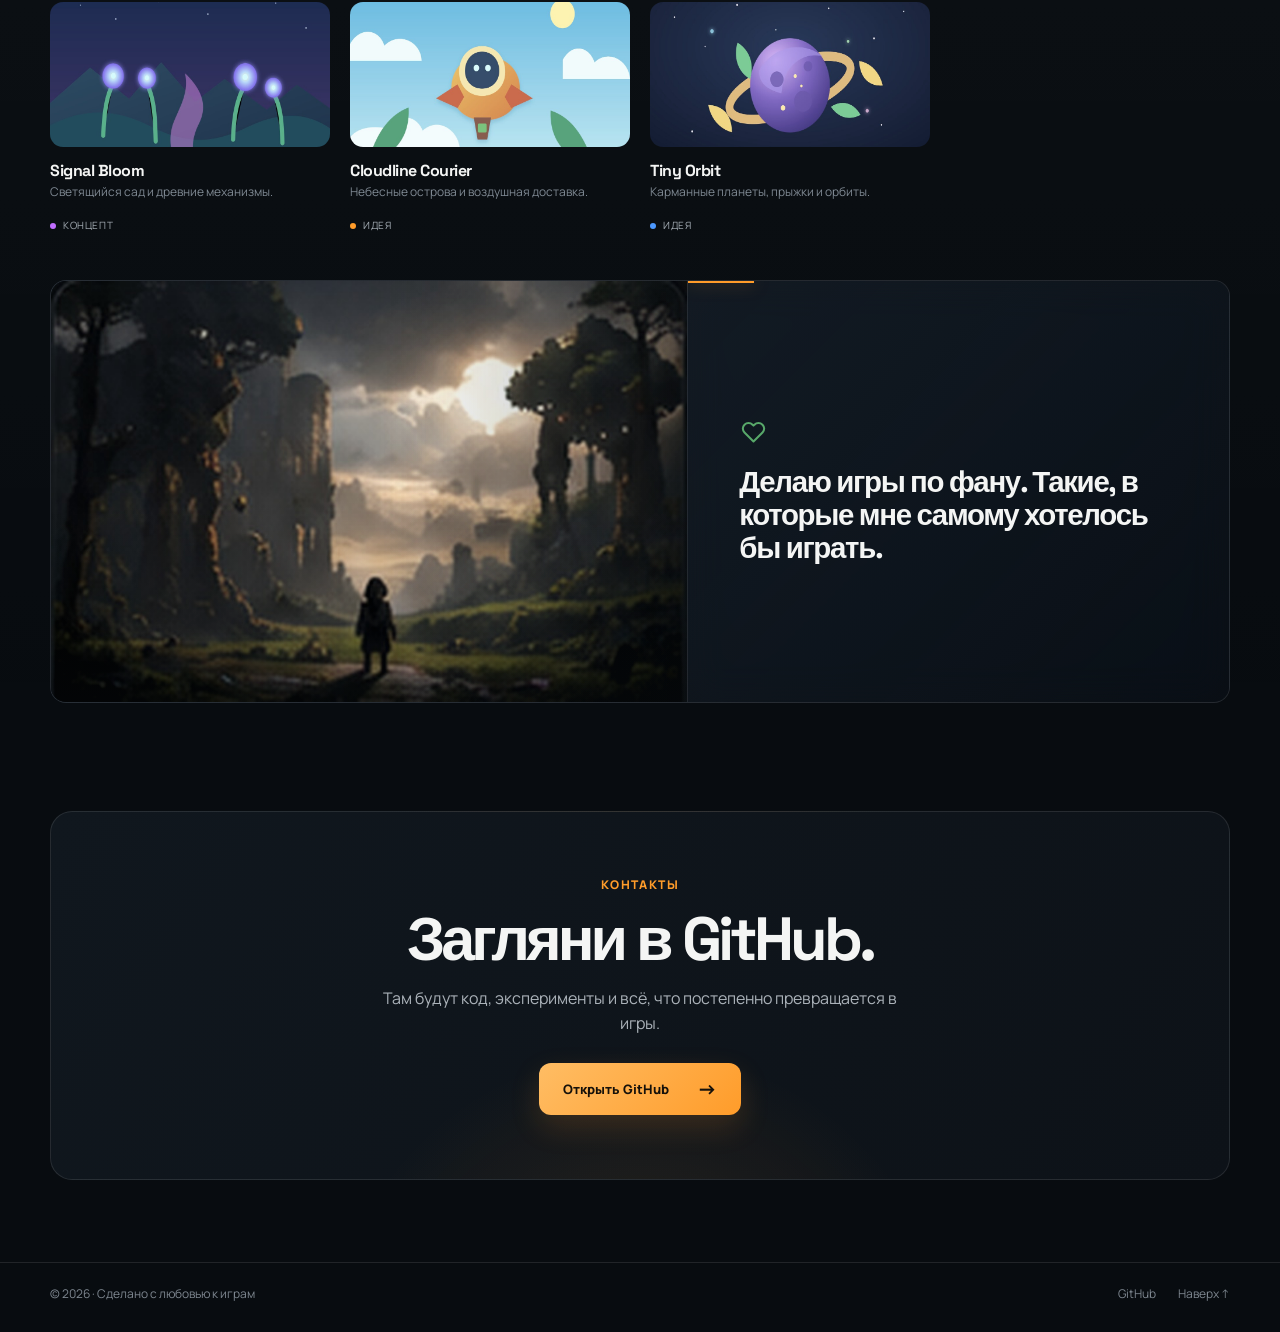
==== commit c664f644: "content: sync Bubi Russian and English pages" ====
--- a/index.html
+++ b/index.html
@@ -3,7 +3,7 @@
 <head>
   <meta charset="utf-8">
   <meta name="viewport" content="width=device-width, initial-scale=1">
-  <meta name="description" content="Личная страница независимого разработчика игр: Bubi, прототипы и игровые миры.">
+  <meta name="description" content="Личная страница независимого разработчика игр: Буби, прототипы и игровые миры.">
   <meta name="color-scheme" content="light dark">
   <meta name="theme-color" content="#101820">
   <link rel="canonical" href="https://booogz.su/">
@@ -16,7 +16,7 @@
   <meta property="og:locale" content="ru_RU">
   <meta property="og:locale:alternate" content="en_US">
   <meta property="og:title" content="bOOOgz — делаю игры, какие хочу">
-  <meta property="og:description" content="Личная страница независимого разработчика игр: Bubi, прототипы и игровые миры.">
+  <meta property="og:description" content="Личная страница независимого разработчика игр: Буби, прототипы и игровые миры.">
   <meta property="og:url" content="https://booogz.su/">
   <meta property="og:image" content="https://booogz.su/assets/social/site-og.jpg">
   <meta property="og:image:width" content="1200">
@@ -25,7 +25,7 @@
 
   <meta name="twitter:card" content="summary_large_image">
   <meta name="twitter:title" content="bOOOgz — делаю игры, какие хочу">
-  <meta name="twitter:description" content="Личная страница независимого разработчика игр: Bubi, прототипы и игровые миры.">
+  <meta name="twitter:description" content="Личная страница независимого разработчика игр: Буби, прототипы и игровые миры.">
   <meta name="twitter:image" content="https://booogz.su/assets/social/site-og.jpg">
   <meta name="twitter:image:alt" content="booogz — личный сайт независимого разработчика игр">
   <title>bOOOgz — делаю игры, какие хочу</title>
@@ -71,10 +71,10 @@
   </header>
   <main>
     <section class="hero" id="top"><div class="container hero-grid"><div class="hero-copy reveal"><p class="eyebrow">Соло разработчик игр.</p><h1>Делаю игры,<br>какие <em>хочу.</em></h1><p class="intro">Придумываю идеи, собираю миры и механики, пробую новое и делаю игры, в которые самому было бы интересно играть.</p><div class="hero-actions"><a class="button button-main" href="#projects">Смотреть проекты <span>→</span></a><a class="text-link" href="#about">Обо мне <span>→</span></a></div><p class="scroll-hint"><span class="mouse"></span>Листай вниз</p></div><figure class="hero-art reveal delay-1"><img src="assets/projects/bubi/cover.jpg" alt="Игровой лесной мир" fetchpriority="high" decoding="async"><figcaption><i></i>Игра в разработке</figcaption>
-          <a class="hero-art-cta" href="bubi.html"><span>Подробнее о Bubi</span><b aria-hidden="true">→</b></a></figure></div></section>
+          <a class="hero-art-cta" href="bubi.html"><span>Подробнее о Буби</span><b aria-hidden="true">→</b></a></figure></div></section>
     <section class="about-section" id="about"><div class="container about-grid"><div class="about-image reveal"><img src="assets/site/avatar.png" alt="Фото автора сайта" loading="lazy" decoding="async"></div><div class="about-copy reveal delay-1"><p class="eyebrow">ОБО МНЕ</p><h2>Личная страница<br>соло-разработчика.</h2>
 	<p>Здесь я собираю свои игры, прототипы и идеи: показываю, над чем работаю сейчас, сохраняю ранние наброски и делаю отдельные страницы для проектов, которые постепенно обретают форму. Это место, где можно посмотреть, как всё развивается — от первой задумки до чего-то, во что уже можно играть.</p><a class="text-link" href="https://github.com/tkachikaev" target="_blank" rel="noreferrer">Открыть GitHub <span>→</span></a></div></div></section>
-    <section class="projects-section" id="projects"><div class="container"><div class="section-heading reveal"><div><p class="eyebrow">ПРОЕКТЫ</p><h2>Сейчас в работе проект Bubi</h2></div></div><div class="projects-grid" data-projects-grid></div><figure class="campfire-banner reveal"><div class="campfire-media"><img src="assets/site/campfire.jpg" alt="Ночной игровой лес" loading="lazy" decoding="async"></div><figcaption class="campfire-copy"><svg class="campfire-heart" viewBox="0 0 24 24" aria-hidden="true"><path d="M12 20.2 4.55 12.9a4.62 4.62 0 0 1 0-6.56 4.79 4.79 0 0 1 6.69 0L12 7.09l.76-.75a4.79 4.79 0 0 1 6.69 0 4.62 4.62 0 0 1 0 6.56Z" /></svg><blockquote><p>Делаю игры по фану. Такие, в которые мне самому хотелось бы играть.</p></blockquote></figcaption></figure></div></section>
+    <section class="projects-section" id="projects"><div class="container"><div class="section-heading reveal"><div><p class="eyebrow">ПРОЕКТЫ</p><h2>Сейчас в работе проект Буби</h2></div></div><div class="projects-grid" data-projects-grid></div><figure class="campfire-banner reveal"><div class="campfire-media"><img src="assets/site/campfire.jpg" alt="Ночной игровой лес" loading="lazy" decoding="async"></div><figcaption class="campfire-copy"><svg class="campfire-heart" viewBox="0 0 24 24" aria-hidden="true"><path d="M12 20.2 4.55 12.9a4.62 4.62 0 0 1 0-6.56 4.79 4.79 0 0 1 6.69 0L12 7.09l.76-.75a4.79 4.79 0 0 1 6.69 0 4.62 4.62 0 0 1 0 6.56Z" /></svg><blockquote><p>Делаю игры по фану. Такие, в которые мне самому хотелось бы играть.</p></blockquote></figcaption></figure></div></section>
     <section class="contact-section" id="contact"><div class="container contact-card reveal"><p class="eyebrow">КОНТАКТЫ</p><h2>Загляни в GitHub.</h2><p>Там будут код, эксперименты и всё, что постепенно превращается в игры.</p><a class="button button-main" href="https://github.com/tkachikaev" target="_blank" rel="noreferrer">Открыть GitHub <span>→</span></a></div></section>
   </main>
   <dialog class="project-modal" id="project-modal" aria-labelledby="project-modal-title">
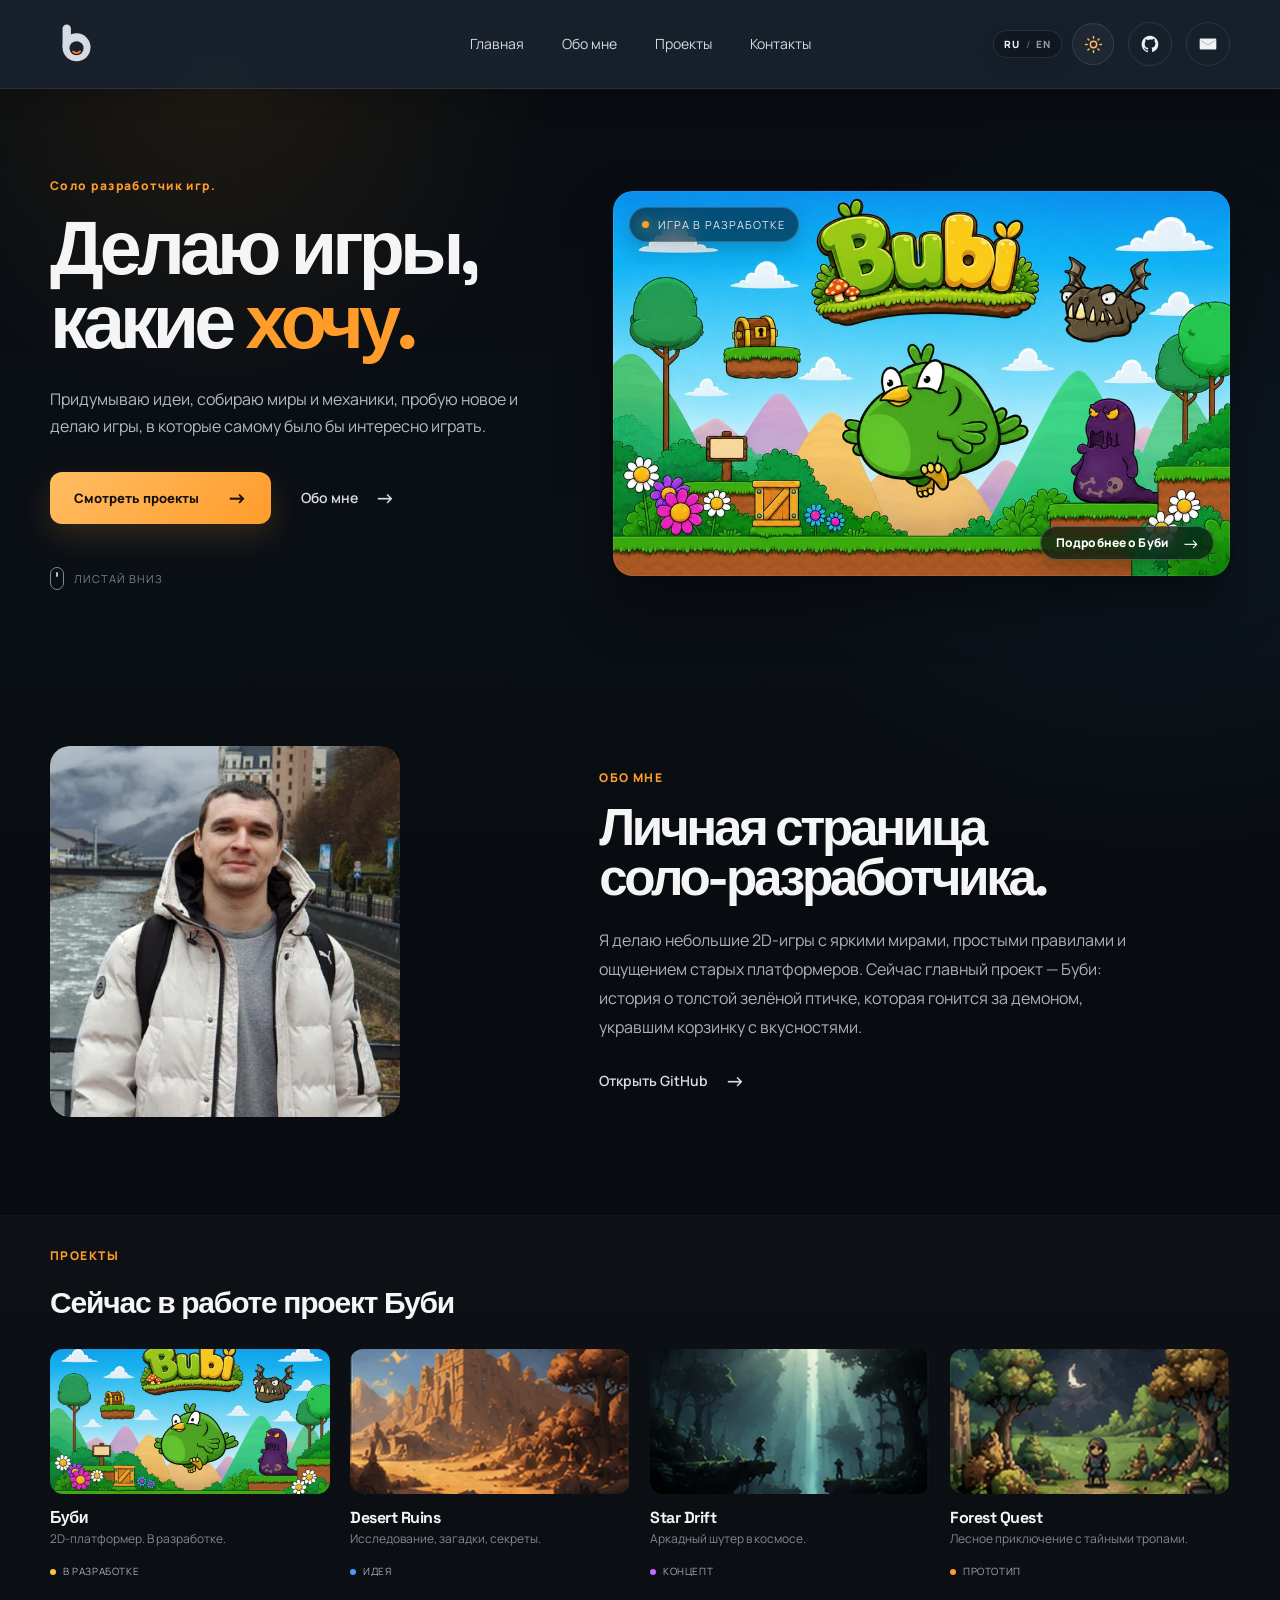
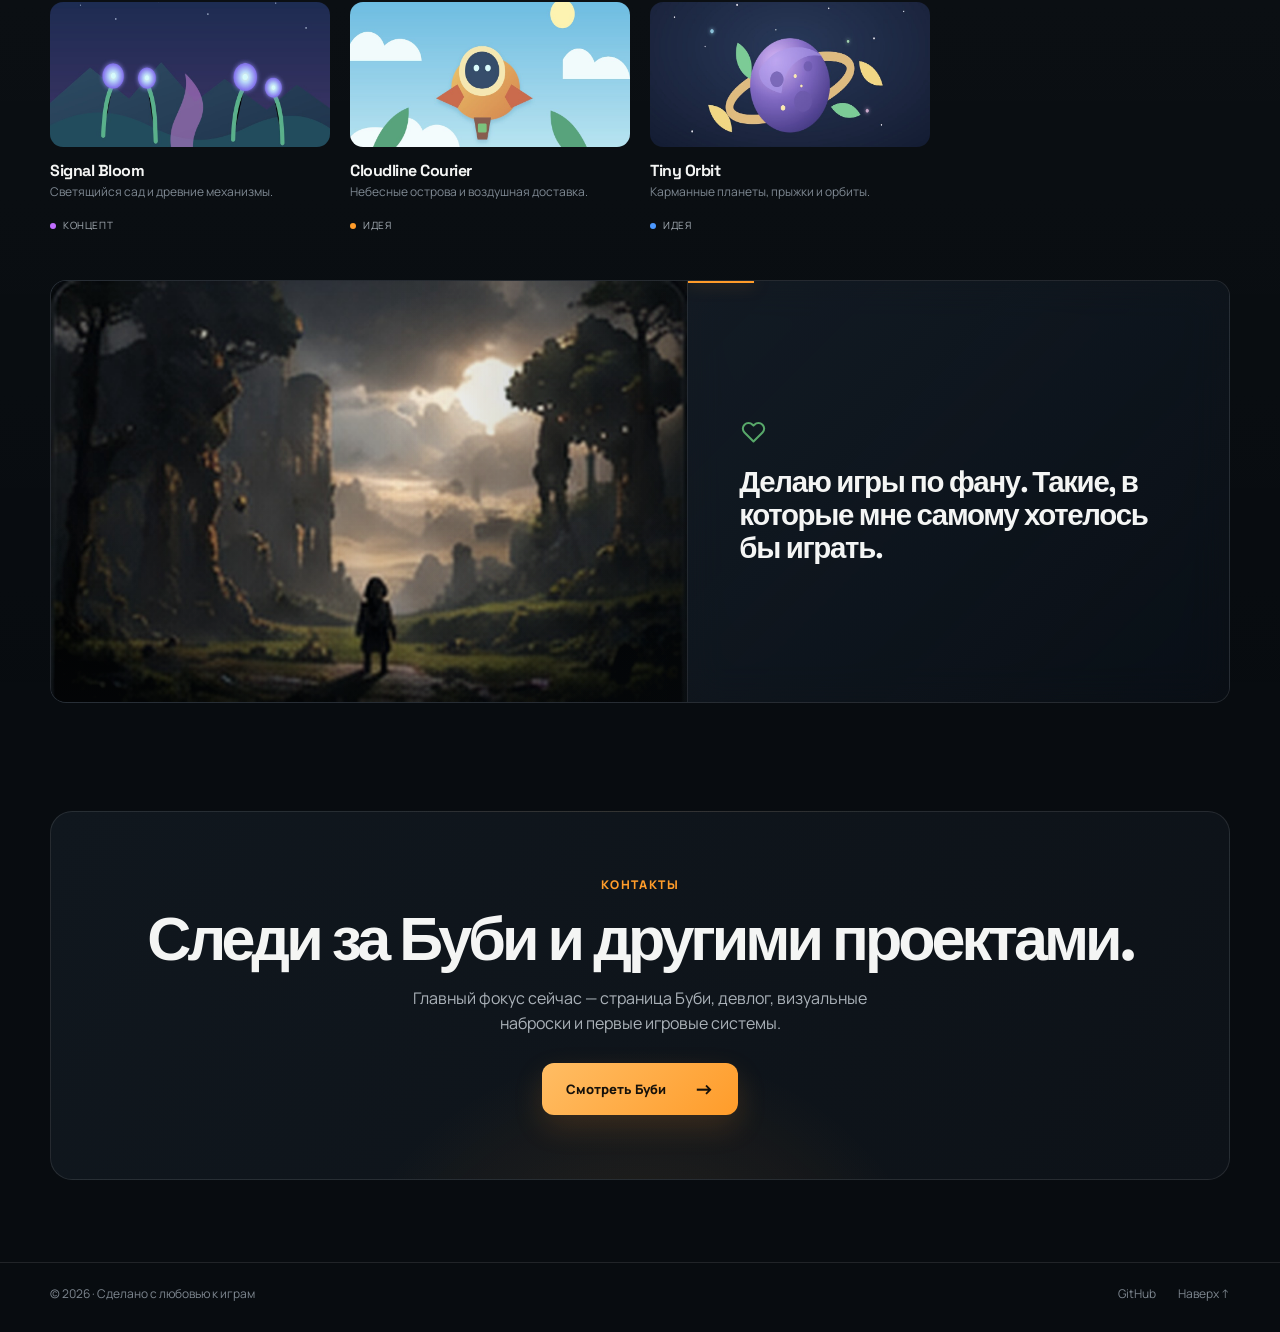
==== commit 4cebec7c: "fix" ====
--- a/index.html
+++ b/index.html
@@ -73,9 +73,9 @@
     <section class="hero" id="top"><div class="container hero-grid"><div class="hero-copy reveal"><p class="eyebrow">Соло разработчик игр.</p><h1>Делаю игры,<br>какие <em>хочу.</em></h1><p class="intro">Придумываю идеи, собираю миры и механики, пробую новое и делаю игры, в которые самому было бы интересно играть.</p><div class="hero-actions"><a class="button button-main" href="#projects">Смотреть проекты <span>→</span></a><a class="text-link" href="#about">Обо мне <span>→</span></a></div><p class="scroll-hint"><span class="mouse"></span>Листай вниз</p></div><figure class="hero-art reveal delay-1"><img src="assets/projects/bubi/cover.jpg" alt="Игровой лесной мир" fetchpriority="high" decoding="async"><figcaption><i></i>Игра в разработке</figcaption>
           <a class="hero-art-cta" href="bubi.html"><span>Подробнее о Буби</span><b aria-hidden="true">→</b></a></figure></div></section>
     <section class="about-section" id="about"><div class="container about-grid"><div class="about-image reveal"><img src="assets/site/avatar.png" alt="Фото автора сайта" loading="lazy" decoding="async"></div><div class="about-copy reveal delay-1"><p class="eyebrow">ОБО МНЕ</p><h2>Личная страница<br>соло-разработчика.</h2>
-	<p>Здесь я собираю свои игры, прототипы и идеи: показываю, над чем работаю сейчас, сохраняю ранние наброски и делаю отдельные страницы для проектов, которые постепенно обретают форму. Это место, где можно посмотреть, как всё развивается — от первой задумки до чего-то, во что уже можно играть.</p><a class="text-link" href="https://github.com/tkachikaev" target="_blank" rel="noreferrer">Открыть GitHub <span>→</span></a></div></div></section>
+	<p>Я делаю небольшие 2D-игры с яркими мирами, простыми правилами и ощущением старых платформеров. Сейчас главный проект — Буби: история о толстой зелёной птичке, которая гонится за демоном, укравшим корзинку с вкусностями.</p><a class="text-link" href="https://github.com/tkachikaev" target="_blank" rel="noreferrer">Открыть GitHub <span>→</span></a></div></div></section>
     <section class="projects-section" id="projects"><div class="container"><div class="section-heading reveal"><div><p class="eyebrow">ПРОЕКТЫ</p><h2>Сейчас в работе проект Буби</h2></div></div><div class="projects-grid" data-projects-grid></div><figure class="campfire-banner reveal"><div class="campfire-media"><img src="assets/site/campfire.jpg" alt="Ночной игровой лес" loading="lazy" decoding="async"></div><figcaption class="campfire-copy"><svg class="campfire-heart" viewBox="0 0 24 24" aria-hidden="true"><path d="M12 20.2 4.55 12.9a4.62 4.62 0 0 1 0-6.56 4.79 4.79 0 0 1 6.69 0L12 7.09l.76-.75a4.79 4.79 0 0 1 6.69 0 4.62 4.62 0 0 1 0 6.56Z" /></svg><blockquote><p>Делаю игры по фану. Такие, в которые мне самому хотелось бы играть.</p></blockquote></figcaption></figure></div></section>
-    <section class="contact-section" id="contact"><div class="container contact-card reveal"><p class="eyebrow">КОНТАКТЫ</p><h2>Загляни в GitHub.</h2><p>Там будут код, эксперименты и всё, что постепенно превращается в игры.</p><a class="button button-main" href="https://github.com/tkachikaev" target="_blank" rel="noreferrer">Открыть GitHub <span>→</span></a></div></section>
+    <section class="contact-section" id="contact"><div class="container contact-card reveal"><p class="eyebrow">КОНТАКТЫ</p><h2>Следи за Буби и другими проектами.</h2><p>Главный фокус сейчас — страница Буби, девлог, визуальные наброски и первые игровые системы.</p><a class="button button-main" href="bubi.html">Смотреть Буби <span>→</span></a></div></section>
   </main>
   <dialog class="project-modal" id="project-modal" aria-labelledby="project-modal-title">
     <div class="project-modal__dialog">
--- a/css/bubi.css
+++ b/css/bubi.css
@@ -293,6 +293,41 @@
   line-height: 1.8;
 }
 
+.bubi-story-section {
+  padding-top: 72px;
+  padding-bottom: 72px;
+}
+
+.bubi-story-card {
+  display: grid;
+  grid-template-columns: minmax(240px, .58fr) minmax(0, 1fr);
+  gap: clamp(26px, 5vw, 70px);
+  padding: clamp(24px, 4vw, 42px);
+  border: 1px solid var(--line);
+  border-radius: 24px;
+  background:
+    radial-gradient(circle at 8% 0, rgba(255, 156, 42, .12), transparent 32%),
+    linear-gradient(145deg, rgba(255, 255, 255, .045), rgba(255, 255, 255, .014));
+  box-shadow: 0 22px 54px rgba(0, 0, 0, .15);
+}
+
+.bubi-story-card__head {
+  align-self: start;
+}
+
+.bubi-story-card__body {
+  display: grid;
+  gap: 15px;
+  max-width: 760px;
+}
+
+.bubi-story-card__body p {
+  margin: 0;
+  color: var(--muted);
+  font-size: 16px;
+  line-height: 1.78;
+}
+
 .bubi-points {
   display: grid;
   gap: 13px;
@@ -314,6 +349,10 @@
   line-height: 1.55;
 }
 
+.bubi-points b {
+  color: var(--text);
+}
+
 .bubi-points i {
   flex: 0 0 auto;
   width: 8px;
@@ -383,10 +422,6 @@
   cursor: zoom-in;
 }
 
-.bubi-gallery-item:nth-child(1),
-.bubi-gallery-item:nth-child(4) {
-  grid-column: span 6;
-}
 
 .bubi-gallery-item::after {
   content: "Открыть";
@@ -417,7 +452,7 @@
 .bubi-gallery-item img {
   display: block;
   width: 100%;
-  aspect-ratio: 1.42;
+  aspect-ratio: 16 / 10;
   object-fit: cover;
   filter: saturate(.88);
   transition: transform .45s ease, filter .45s ease;
@@ -536,6 +571,14 @@
 html.theme-light .bubi-cover::after { border-color: rgba(28, 39, 48, .1); }
 html.theme-light .bubi-cover figcaption { border-color: rgba(255, 255, 255, .62); background: rgba(255, 255, 255, .64); color: #53616b; }
 html.theme-light .bubi-section--surface { border-color: rgba(28, 39, 48, .08); background: linear-gradient(180deg, rgba(255, 255, 255, .58), transparent); }
+html.theme-light .bubi-story-card {
+  border-color: rgba(28, 39, 48, .10);
+  background:
+    radial-gradient(circle at 8% 0, rgba(216, 120, 19, .12), transparent 32%),
+    linear-gradient(145deg, rgba(255, 255, 255, .78), rgba(255, 255, 255, .42));
+  box-shadow: 0 22px 54px rgba(44, 55, 62, .09);
+}
+html.theme-light .bubi-story-card__body p { color: #586671; }
 html.theme-light .bubi-gallery-item { background: #fff; }
 html.theme-light .bubi-gallery-item::after { border-color: rgba(255, 255, 255, .55); background: rgba(255, 255, 255, .72); color: #1c2730; }
 html.theme-light .gallery-lightbox__shell { border-color: rgba(28, 39, 48, .14); background: #fff; box-shadow: 0 28px 90px rgba(44, 55, 62, .28); }
@@ -568,11 +611,10 @@
   .bubi-section-heading { display: block; margin-bottom: 25px; }
   .bubi-section-heading p:not(.eyebrow) { margin-top: 16px; }
   .bubi-about-grid { grid-template-columns: 1fr; gap: 26px; }
+  .bubi-story-card { grid-template-columns: 1fr; }
   .bubi-gallery { gap: 12px; }
-  .bubi-gallery-item,
-  .bubi-gallery-item:nth-child(1),
-  .bubi-gallery-item:nth-child(4) { grid-column: span 6; }
-  .bubi-gallery-item img { aspect-ratio: 1; }
+  .bubi-gallery-item { grid-column: span 6; }
+  .bubi-gallery-item img { aspect-ratio: 4 / 3; }
   .bubi-gallery-item::after { display: none; }
   .gallery-lightbox { width: min(100% - 18px, 1120px); max-height: calc(100dvh - 18px); }
   .gallery-lightbox__shell { border-radius: 14px; }
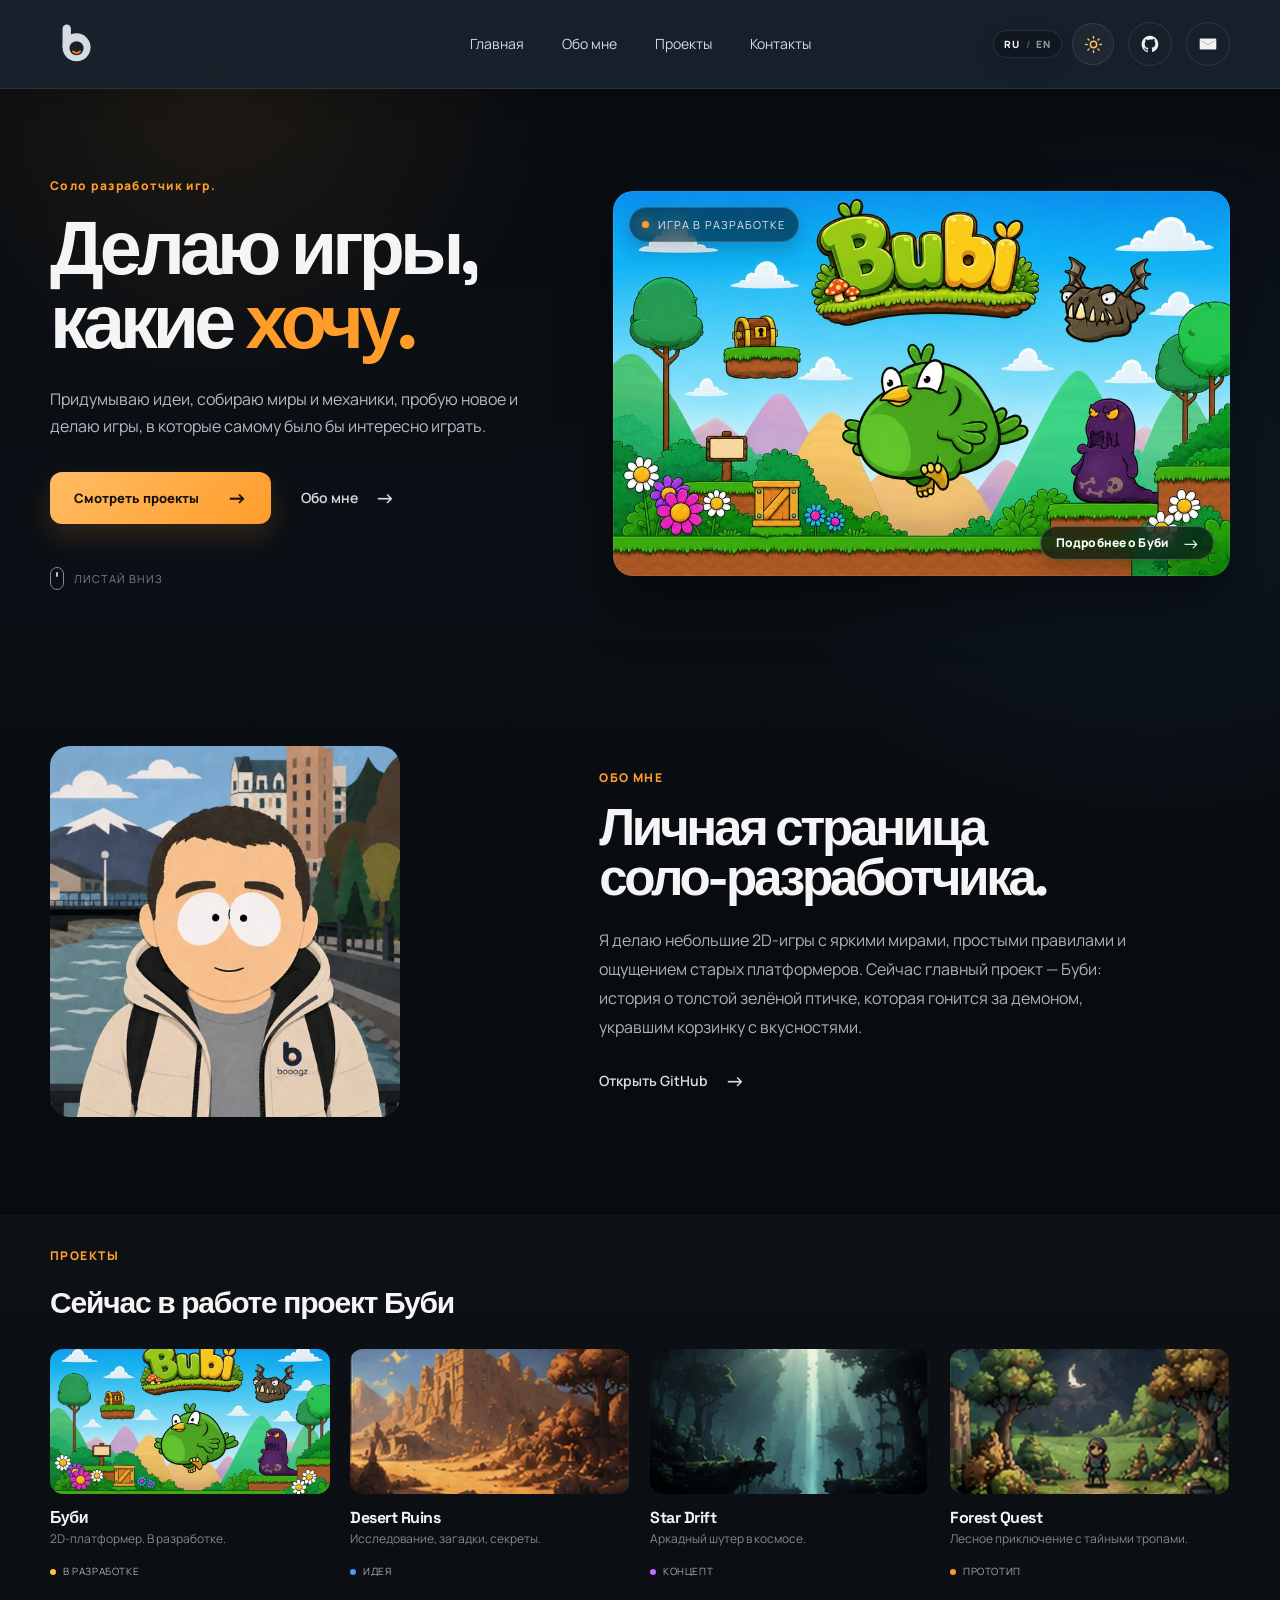
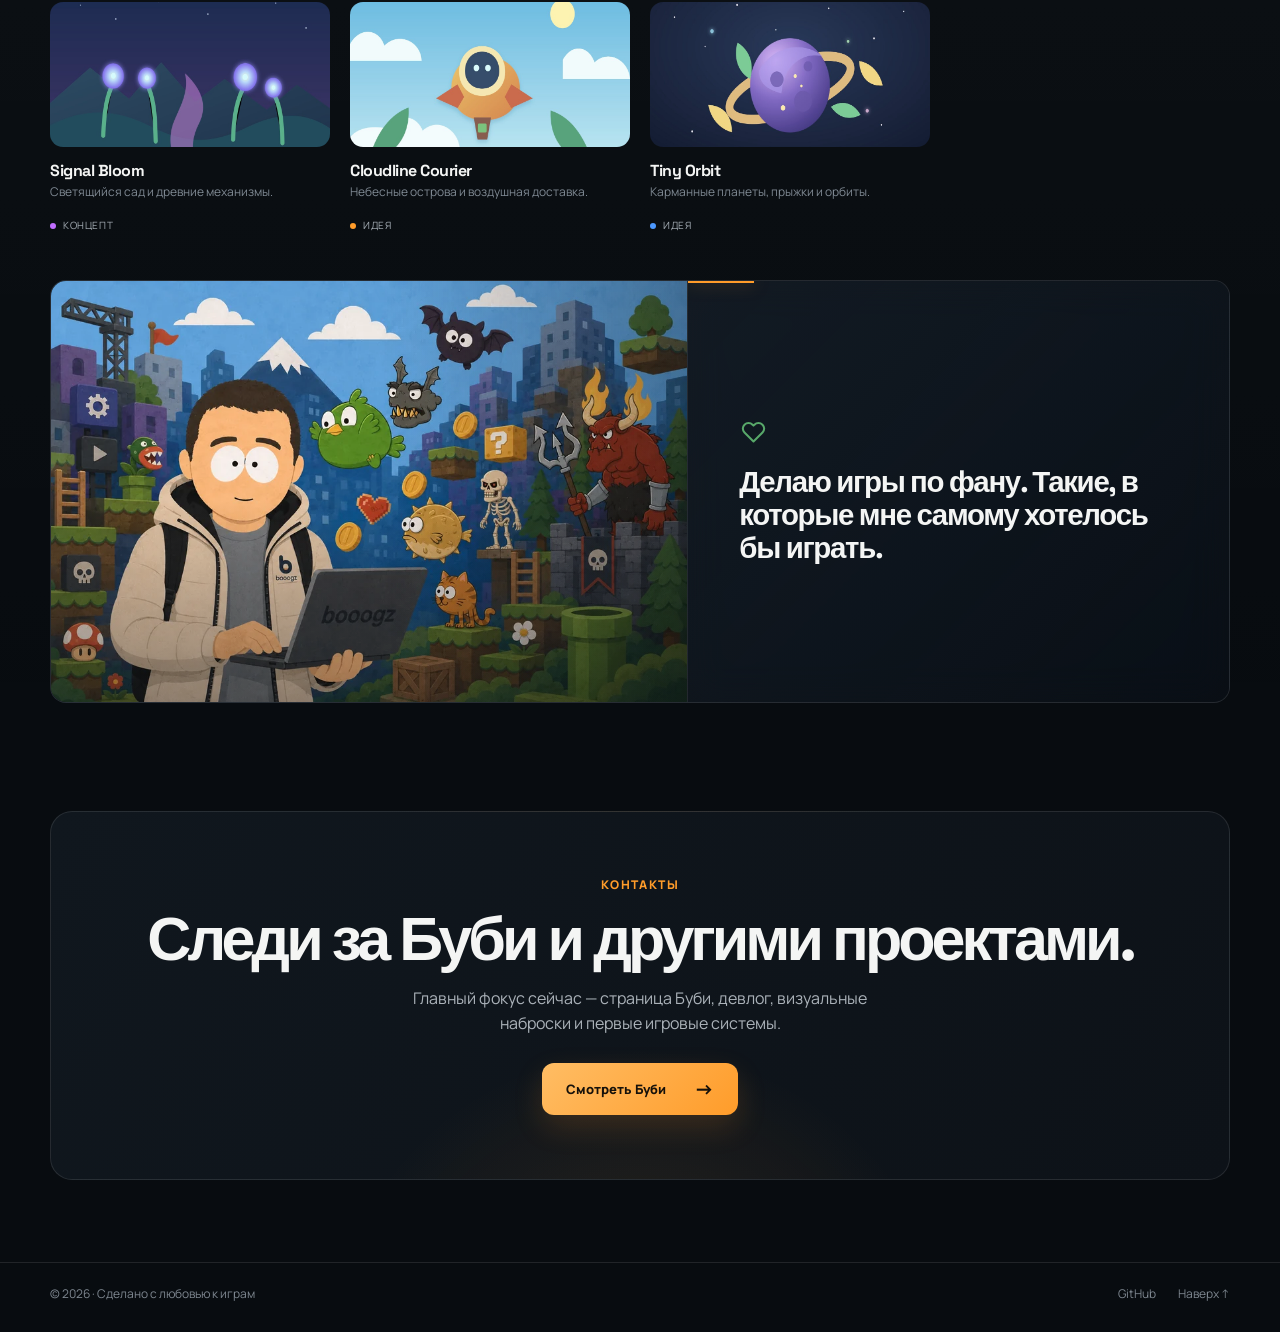
==== commit 15db4515: "jpg - webp" ====
--- a/index.html
+++ b/index.html
@@ -72,9 +72,9 @@
   <main>
     <section class="hero" id="top"><div class="container hero-grid"><div class="hero-copy reveal"><p class="eyebrow">Соло разработчик игр.</p><h1>Делаю игры,<br>какие <em>хочу.</em></h1><p class="intro">Придумываю идеи, собираю миры и механики, пробую новое и делаю игры, в которые самому было бы интересно играть.</p><div class="hero-actions"><a class="button button-main" href="#projects">Смотреть проекты <span>→</span></a><a class="text-link" href="#about">Обо мне <span>→</span></a></div><p class="scroll-hint"><span class="mouse"></span>Листай вниз</p></div><figure class="hero-art reveal delay-1"><img src="assets/projects/bubi/cover.jpg" alt="Игровой лесной мир" fetchpriority="high" decoding="async"><figcaption><i></i>Игра в разработке</figcaption>
           <a class="hero-art-cta" href="bubi.html"><span>Подробнее о Буби</span><b aria-hidden="true">→</b></a></figure></div></section>
-    <section class="about-section" id="about"><div class="container about-grid"><div class="about-image reveal"><img src="assets/site/avatar.png" alt="Фото автора сайта" loading="lazy" decoding="async"></div><div class="about-copy reveal delay-1"><p class="eyebrow">ОБО МНЕ</p><h2>Личная страница<br>соло-разработчика.</h2>
+    <section class="about-section" id="about"><div class="container about-grid"><div class="about-image reveal"><img src="assets/site/avatar.webp" alt="Фото автора сайта" loading="lazy" decoding="async"></div><div class="about-copy reveal delay-1"><p class="eyebrow">ОБО МНЕ</p><h2>Личная страница<br>соло-разработчика.</h2>
 	<p>Я делаю небольшие 2D-игры с яркими мирами, простыми правилами и ощущением старых платформеров. Сейчас главный проект — Буби: история о толстой зелёной птичке, которая гонится за демоном, укравшим корзинку с вкусностями.</p><a class="text-link" href="https://github.com/tkachikaev" target="_blank" rel="noreferrer">Открыть GitHub <span>→</span></a></div></div></section>
-    <section class="projects-section" id="projects"><div class="container"><div class="section-heading reveal"><div><p class="eyebrow">ПРОЕКТЫ</p><h2>Сейчас в работе проект Буби</h2></div></div><div class="projects-grid" data-projects-grid></div><figure class="campfire-banner reveal"><div class="campfire-media"><img src="assets/site/campfire.jpg" alt="Ночной игровой лес" loading="lazy" decoding="async"></div><figcaption class="campfire-copy"><svg class="campfire-heart" viewBox="0 0 24 24" aria-hidden="true"><path d="M12 20.2 4.55 12.9a4.62 4.62 0 0 1 0-6.56 4.79 4.79 0 0 1 6.69 0L12 7.09l.76-.75a4.79 4.79 0 0 1 6.69 0 4.62 4.62 0 0 1 0 6.56Z" /></svg><blockquote><p>Делаю игры по фану. Такие, в которые мне самому хотелось бы играть.</p></blockquote></figcaption></figure></div></section>
+    <section class="projects-section" id="projects"><div class="container"><div class="section-heading reveal"><div><p class="eyebrow">ПРОЕКТЫ</p><h2>Сейчас в работе проект Буби</h2></div></div><div class="projects-grid" data-projects-grid></div><figure class="campfire-banner reveal"><div class="campfire-media"><img src="assets/site/campfire.webp" alt="Ночной игровой лес" loading="lazy" decoding="async"></div><figcaption class="campfire-copy"><svg class="campfire-heart" viewBox="0 0 24 24" aria-hidden="true"><path d="M12 20.2 4.55 12.9a4.62 4.62 0 0 1 0-6.56 4.79 4.79 0 0 1 6.69 0L12 7.09l.76-.75a4.79 4.79 0 0 1 6.69 0 4.62 4.62 0 0 1 0 6.56Z" /></svg><blockquote><p>Делаю игры по фану. Такие, в которые мне самому хотелось бы играть.</p></blockquote></figcaption></figure></div></section>
     <section class="contact-section" id="contact"><div class="container contact-card reveal"><p class="eyebrow">КОНТАКТЫ</p><h2>Следи за Буби и другими проектами.</h2><p>Главный фокус сейчас — страница Буби, девлог, визуальные наброски и первые игровые системы.</p><a class="button button-main" href="bubi.html">Смотреть Буби <span>→</span></a></div></section>
   </main>
   <dialog class="project-modal" id="project-modal" aria-labelledby="project-modal-title">
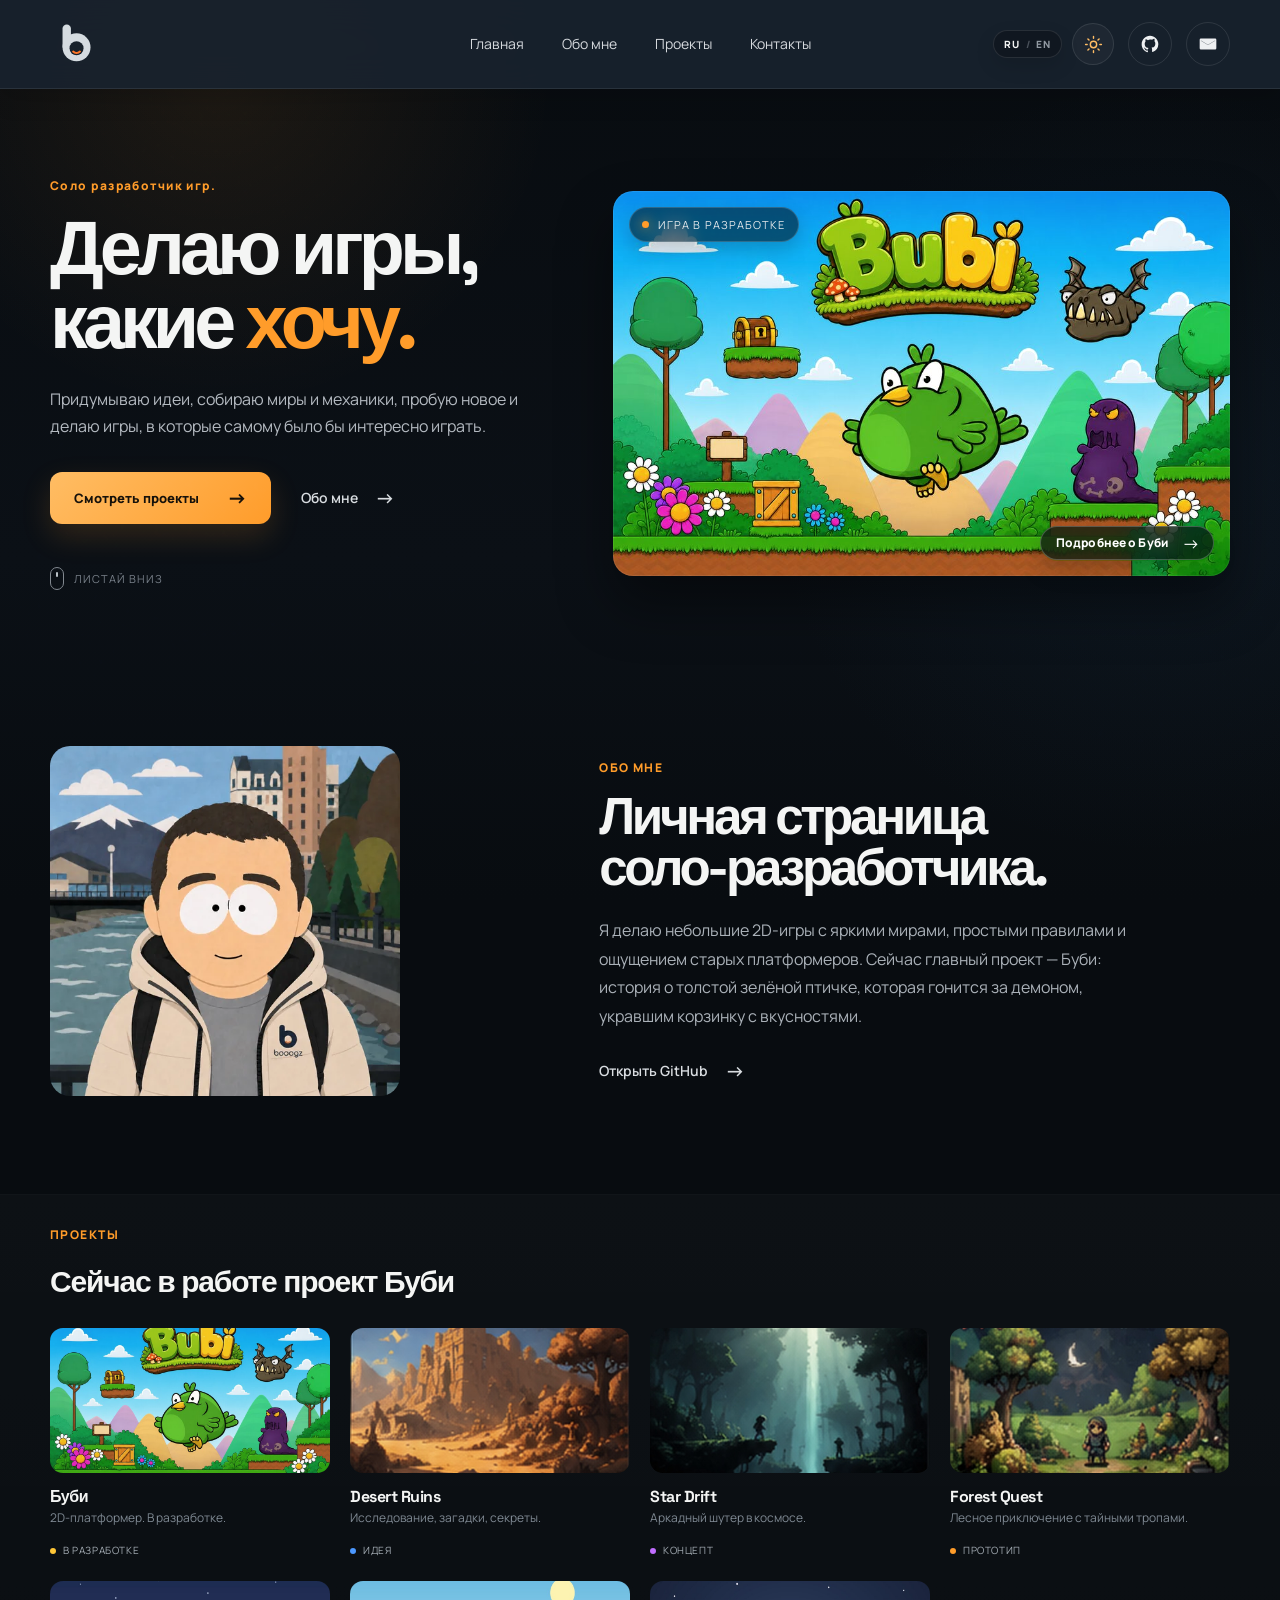
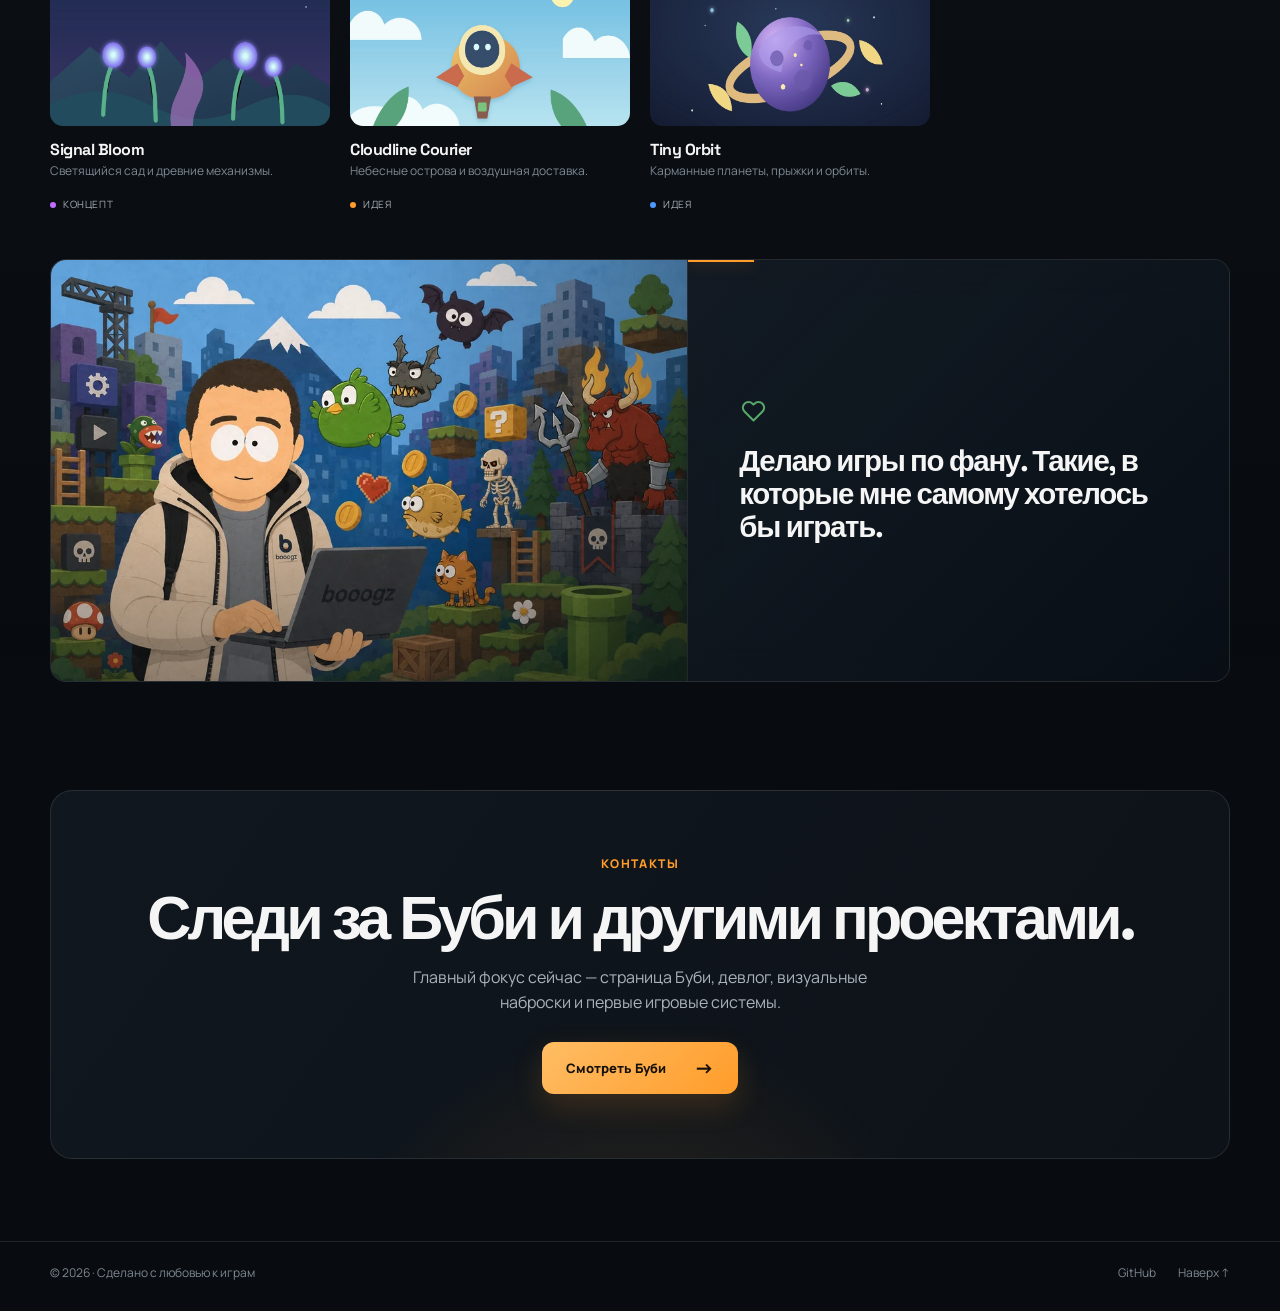
==== commit 81cb59f9: "Фикс сайта весь сайт переведён на https://booogz.su/; добавлен CNAME с booogz.su; database переимено" ====
--- a/index.html
+++ b/index.html
@@ -12,7 +12,7 @@
   <link rel="alternate" hreflang="x-default" href="https://booogz.su/">
 
   <meta property="og:type" content="website">
-  <meta property="og:site_name" content="booogz">
+  <meta property="og:site_name" content="bOOOgz">
   <meta property="og:locale" content="ru_RU">
   <meta property="og:locale:alternate" content="en_US">
   <meta property="og:title" content="bOOOgz — делаю игры, какие хочу">
@@ -34,9 +34,8 @@
   <link rel="preconnect" href="https://fonts.googleapis.com">
   <link rel="preconnect" href="https://fonts.gstatic.com" crossorigin>
   <link rel="stylesheet" href="https://fonts.googleapis.com/css2?family=Manrope:wght@400;500;600;700;800&family=Space+Grotesk:wght@400;500;600;700&display=swap">
-  <link rel="stylesheet" href="css/style.css?v=7">
+  <link rel="stylesheet" href="css/style.css?v=8">
   <link rel="stylesheet" href="css/theme.css?v=7">
-  <link rel="stylesheet" href="css/bubi.css?v=1">
   <link rel="stylesheet" href="css/language.css?v=3">
   <link rel="stylesheet" href="css/project-modal.css?v=2">
   <link rel="stylesheet" href="css/hero-art-cta.css?v=1">
--- a/css/style.css
+++ b/css/style.css
@@ -1,5 +1,5 @@
 /* Entry point for the shared site styles. */
-@import url("tokens.css");
-@import url("header.css");
-@import url("home.css");
-@import url("motion.css");
+@import url("tokens.css?v=2");
+@import url("header.css?v=2");
+@import url("home.css?v=2");
+@import url("motion.css?v=2");
